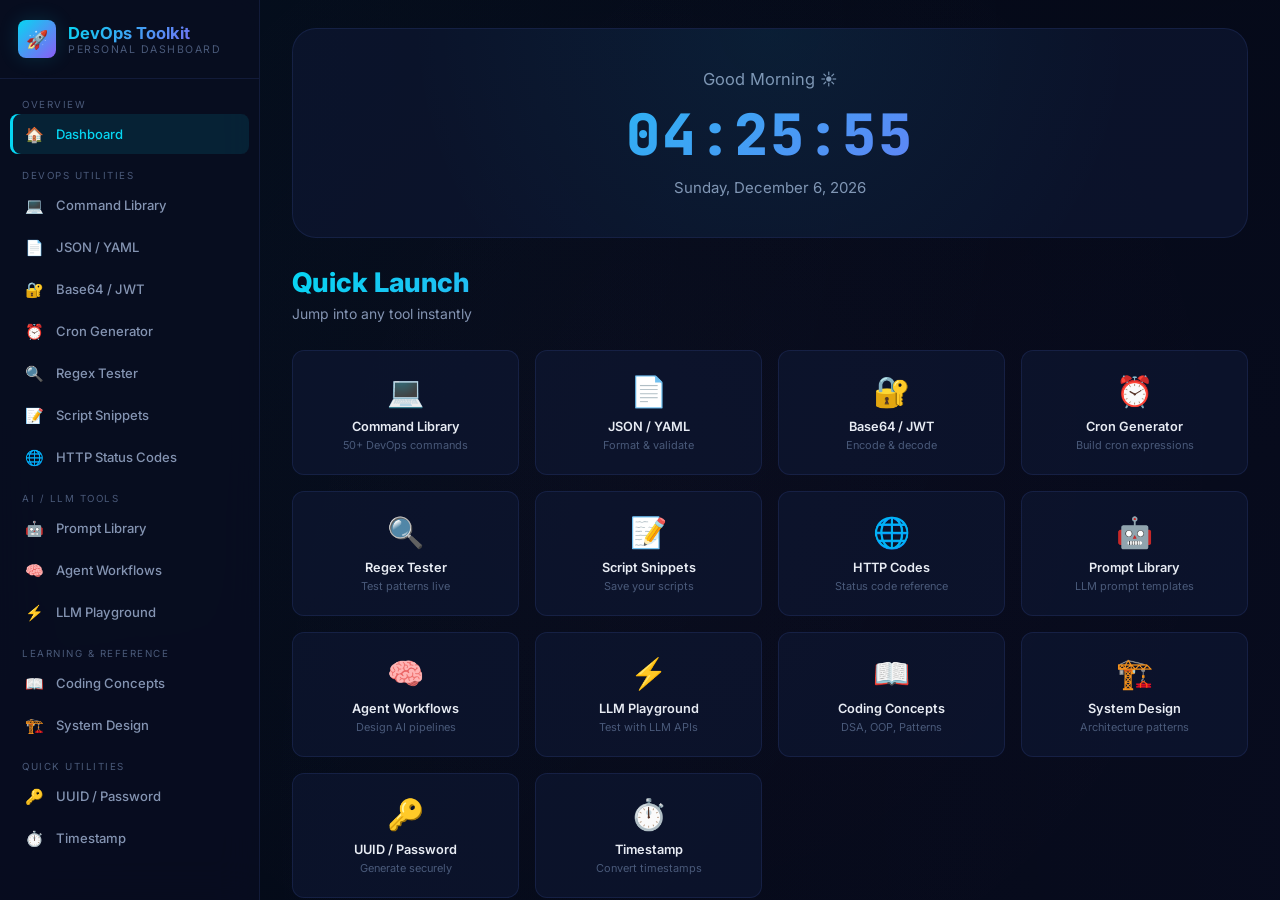
==== index.html @ e8586bba "feat: DevOps Toolkit Dashboard with 15 productivity tools" ====
<!DOCTYPE html>
<html lang="en">
<head>
  <meta charset="UTF-8">
  <meta name="viewport" content="width=device-width, initial-scale=1.0">
  <meta name="description" content="DevOps Toolkit Dashboard — Personal productivity hub for IT professionals with DevOps tools, AI/LLM utilities, coding concepts, and system design architecture.">
  <title>DevOps Toolkit — Dashboard</title>
  <link rel="stylesheet" href="style.css">
  <link rel="icon" href="data:image/svg+xml,<svg xmlns='http://www.w3.org/2000/svg' viewBox='0 0 100 100'><text y='.9em' font-size='85'>🚀</text></svg>">
</head>
<body>

  <!-- Mobile Menu Toggle -->
  <button class="mobile-toggle" id="mobileToggle" aria-label="Toggle menu">☰</button>
  <div class="sidebar-overlay" id="sidebarOverlay"></div>

  <div class="app-container">

    <!-- ===== SIDEBAR ===== -->
    <aside class="sidebar" id="sidebar">
      <div class="sidebar-header">
        <div class="sidebar-logo">🚀</div>
        <div>
          <div class="sidebar-title">DevOps Toolkit</div>
          <div class="sidebar-subtitle">Personal Dashboard</div>
        </div>
      </div>

      <nav class="sidebar-nav">
        <!-- Core -->
        <div class="nav-category">
          <div class="nav-category-label">Overview</div>
          <div class="nav-item active" data-page="dashboard">
            <span class="nav-icon">🏠</span><span>Dashboard</span>
          </div>
        </div>

        <!-- DevOps Utilities -->
        <div class="nav-category">
          <div class="nav-category-label">DevOps Utilities</div>
          <div class="nav-item" data-page="commands">
            <span class="nav-icon">💻</span><span>Command Library</span>
          </div>
          <div class="nav-item" data-page="json-yaml">
            <span class="nav-icon">📄</span><span>JSON / YAML</span>
          </div>
          <div class="nav-item" data-page="base64-jwt">
            <span class="nav-icon">🔐</span><span>Base64 / JWT</span>
          </div>
          <div class="nav-item" data-page="cron">
            <span class="nav-icon">⏰</span><span>Cron Generator</span>
          </div>
          <div class="nav-item" data-page="regex">
            <span class="nav-icon">🔍</span><span>Regex Tester</span>
          </div>
          <div class="nav-item" data-page="snippets">
            <span class="nav-icon">📝</span><span>Script Snippets</span>
          </div>
          <div class="nav-item" data-page="http-codes">
            <span class="nav-icon">🌐</span><span>HTTP Status Codes</span>
          </div>
        </div>

        <!-- AI / LLM -->
        <div class="nav-category">
          <div class="nav-category-label">AI / LLM Tools</div>
          <div class="nav-item" data-page="prompts">
            <span class="nav-icon">🤖</span><span>Prompt Library</span>
          </div>
          <div class="nav-item" data-page="workflows">
            <span class="nav-icon">🧠</span><span>Agent Workflows</span>
          </div>
          <div class="nav-item" data-page="playground">
            <span class="nav-icon">⚡</span><span>LLM Playground</span>
          </div>
        </div>

        <!-- Learning -->
        <div class="nav-category">
          <div class="nav-category-label">Learning & Reference</div>
          <div class="nav-item" data-page="concepts">
            <span class="nav-icon">📖</span><span>Coding Concepts</span>
          </div>
          <div class="nav-item" data-page="architecture">
            <span class="nav-icon">🏗️</span><span>System Design</span>
          </div>
        </div>

        <!-- Utilities -->
        <div class="nav-category">
          <div class="nav-category-label">Quick Utilities</div>
          <div class="nav-item" data-page="uuid-pass">
            <span class="nav-icon">🔑</span><span>UUID / Password</span>
          </div>
          <div class="nav-item" data-page="timestamp">
            <span class="nav-icon">⏱️</span><span>Timestamp</span>
          </div>
        </div>
      </nav>
    </aside>

    <!-- ===== MAIN CONTENT ===== -->
    <main class="main-content" id="mainContent">

      <!-- ===== 1. DASHBOARD HOME ===== -->
      <section class="page-section active" id="page-dashboard">
        <div class="clock-widget">
          <div class="clock-greeting" id="clockGreeting">Good Evening</div>
          <div class="clock-time" id="clockTime">00:00:00</div>
          <div class="clock-date" id="clockDate">Sunday, February 15, 2026</div>
        </div>

        <div class="page-header">
          <h1>Quick Launch</h1>
          <p>Jump into any tool instantly</p>
        </div>

        <div class="dashboard-grid">
          <div class="quick-card" data-goto="commands">
            <span class="card-icon">💻</span>
            <div class="card-label">Command Library</div>
            <div class="card-desc">50+ DevOps commands</div>
          </div>
          <div class="quick-card" data-goto="json-yaml">
            <span class="card-icon">📄</span>
            <div class="card-label">JSON / YAML</div>
            <div class="card-desc">Format & validate</div>
          </div>
          <div class="quick-card" data-goto="base64-jwt">
            <span class="card-icon">🔐</span>
            <div class="card-label">Base64 / JWT</div>
            <div class="card-desc">Encode & decode</div>
          </div>
          <div class="quick-card" data-goto="cron">
            <span class="card-icon">⏰</span>
            <div class="card-label">Cron Generator</div>
            <div class="card-desc">Build cron expressions</div>
          </div>
          <div class="quick-card" data-goto="regex">
            <span class="card-icon">🔍</span>
            <div class="card-label">Regex Tester</div>
            <div class="card-desc">Test patterns live</div>
          </div>
          <div class="quick-card" data-goto="snippets">
            <span class="card-icon">📝</span>
            <div class="card-label">Script Snippets</div>
            <div class="card-desc">Save your scripts</div>
          </div>
          <div class="quick-card" data-goto="http-codes">
            <span class="card-icon">🌐</span>
            <div class="card-label">HTTP Codes</div>
            <div class="card-desc">Status code reference</div>
          </div>
          <div class="quick-card" data-goto="prompts">
            <span class="card-icon">🤖</span>
            <div class="card-label">Prompt Library</div>
            <div class="card-desc">LLM prompt templates</div>
          </div>
          <div class="quick-card" data-goto="workflows">
            <span class="card-icon">🧠</span>
            <div class="card-label">Agent Workflows</div>
            <div class="card-desc">Design AI pipelines</div>
          </div>
          <div class="quick-card" data-goto="playground">
            <span class="card-icon">⚡</span>
            <div class="card-label">LLM Playground</div>
            <div class="card-desc">Test with LLM APIs</div>
          </div>
          <div class="quick-card" data-goto="concepts">
            <span class="card-icon">📖</span>
            <div class="card-label">Coding Concepts</div>
            <div class="card-desc">DSA, OOP, Patterns</div>
          </div>
          <div class="quick-card" data-goto="architecture">
            <span class="card-icon">🏗️</span>
            <div class="card-label">System Design</div>
            <div class="card-desc">Architecture patterns</div>
          </div>
          <div class="quick-card" data-goto="uuid-pass">
            <span class="card-icon">🔑</span>
            <div class="card-label">UUID / Password</div>
            <div class="card-desc">Generate securely</div>
          </div>
          <div class="quick-card" data-goto="timestamp">
            <span class="card-icon">⏱️</span>
            <div class="card-label">Timestamp</div>
            <div class="card-desc">Convert timestamps</div>
          </div>
        </div>
      </section>

      <!-- ===== 2. COMMAND LIBRARY ===== -->
      <section class="page-section" id="page-commands">
        <div class="page-header">
          <h1>Command Library</h1>
          <p>Quick reference for common DevOps commands — search, filter, and copy</p>
        </div>
        <div class="search-bar">
          <span class="search-icon">🔍</span>
          <input type="text" id="cmdSearch" placeholder="Search commands...">
        </div>
        <div class="filter-chips" id="cmdFilters">
          <span class="chip active" data-filter="all">All</span>
          <span class="chip" data-filter="docker">Docker</span>
          <span class="chip" data-filter="kubernetes">Kubernetes</span>
          <span class="chip" data-filter="git">Git</span>
          <span class="chip" data-filter="linux">Linux</span>
          <span class="chip" data-filter="nginx">Nginx</span>
        </div>
        <div class="command-list" id="commandList"></div>
      </section>

      <!-- ===== 3. JSON / YAML ===== -->
      <section class="page-section" id="page-json-yaml">
        <div class="page-header">
          <h1>JSON / YAML Formatter</h1>
          <p>Format, validate, and convert between JSON and YAML</p>
        </div>
        <div class="btn-group">
          <button class="btn btn-primary" id="jsonFormat">Format JSON</button>
          <button class="btn btn-secondary" id="jsonMinify">Minify JSON</button>
          <button class="btn btn-secondary" id="jsonValidate">Validate</button>
          <button class="btn btn-secondary" id="jsonToYaml">JSON → YAML</button>
          <button class="btn btn-secondary" id="yamlToJson">YAML → JSON</button>
          <button class="btn btn-copy" id="jsonCopyOutput">Copy Output</button>
        </div>
        <div class="tool-panel">
          <div>
            <label class="input-label">Input</label>
            <textarea class="tool-textarea" id="jsonInput" placeholder='Paste JSON or YAML here...'></textarea>
          </div>
          <div>
            <label class="input-label">Output</label>
            <textarea class="tool-textarea output" id="jsonOutput" readonly placeholder="Result will appear here..."></textarea>
          </div>
        </div>
      </section>

      <!-- ===== 4. BASE64 / JWT ===== -->
      <section class="page-section" id="page-base64-jwt">
        <div class="page-header">
          <h1>Base64 / JWT Decoder</h1>
          <p>Encode and decode Base64 strings, and decode JWT tokens</p>
        </div>
        <div class="btn-group">
          <button class="btn btn-primary" id="b64Encode">Base64 Encode</button>
          <button class="btn btn-secondary" id="b64Decode">Base64 Decode</button>
          <button class="btn btn-secondary" id="jwtDecode">Decode JWT</button>
          <button class="btn btn-copy" id="b64CopyOutput">Copy Output</button>
        </div>
        <div class="tool-panel">
          <div>
            <label class="input-label">Input</label>
            <textarea class="tool-textarea" id="b64Input" placeholder="Paste text, Base64, or JWT token..."></textarea>
          </div>
          <div>
            <label class="input-label">Output</label>
            <textarea class="tool-textarea output" id="b64Output" readonly placeholder="Result will appear here..."></textarea>
          </div>
        </div>
      </section>

      <!-- ===== 5. CRON GENERATOR ===== -->
      <section class="page-section" id="page-cron">
        <div class="page-header">
          <h1>Cron Expression Generator</h1>
          <p>Build cron expressions visually with human-readable preview</p>
        </div>
        <div class="cron-grid">
          <div class="cron-field">
            <label>Minute</label>
            <input type="text" id="cronMin" value="*" maxlength="10">
          </div>
          <div class="cron-field">
            <label>Hour</label>
            <input type="text" id="cronHour" value="*" maxlength="10">
          </div>
          <div class="cron-field">
            <label>Day (Month)</label>
            <input type="text" id="cronDom" value="*" maxlength="10">
          </div>
          <div class="cron-field">
            <label>Month</label>
            <input type="text" id="cronMonth" value="*" maxlength="10">
          </div>
          <div class="cron-field">
            <label>Day (Week)</label>
            <input type="text" id="cronDow" value="*" maxlength="10">
          </div>
        </div>
        <div class="cron-result">
          <div class="cron-expression" id="cronExpr">* * * * *</div>
          <div class="cron-human" id="cronHuman">Every minute</div>
        </div>
        <div style="margin-top:16px;">
          <div class="page-header" style="margin-bottom:12px;"><h2 style="font-size:1rem;color:var(--text-primary);">Quick Presets</h2></div>
          <div class="btn-group" id="cronPresets">
            <button class="btn btn-secondary" data-cron="0 * * * *">Every hour</button>
            <button class="btn btn-secondary" data-cron="0 0 * * *">Daily midnight</button>
            <button class="btn btn-secondary" data-cron="0 0 * * 0">Weekly Sunday</button>
            <button class="btn btn-secondary" data-cron="0 0 1 * *">Monthly 1st</button>
            <button class="btn btn-secondary" data-cron="*/5 * * * *">Every 5 min</button>
            <button class="btn btn-secondary" data-cron="0 9-17 * * 1-5">Weekdays 9-5 hourly</button>
            <button class="btn btn-secondary" data-cron="0 0 * * 1-5">Weekdays midnight</button>
          </div>
        </div>
        <div style="margin-top:10px;">
          <button class="btn btn-copy" id="cronCopy">Copy Expression</button>
        </div>
      </section>

      <!-- ===== 6. REGEX TESTER ===== -->
      <section class="page-section" id="page-regex">
        <div class="page-header">
          <h1>Regex Tester</h1>
          <p>Write regular expressions and test them against sample text with live match highlighting</p>
        </div>
        <div class="input-row">
          <input type="text" class="input-field mono" id="regexPattern" placeholder="Enter regex pattern..." style="flex:1;">
          <input type="text" class="input-field" id="regexFlags" placeholder="Flags" value="gi" style="width:80px;">
        </div>
        <div class="tool-panel">
          <div>
            <label class="input-label">Test String</label>
            <textarea class="tool-textarea" id="regexInput" placeholder="Enter text to test against..."></textarea>
          </div>
          <div>
            <label class="input-label">Matches</label>
            <div class="match-count" id="matchCount">0 matches</div>
            <div class="regex-matches" id="regexOutput"></div>
          </div>
        </div>
      </section>

      <!-- ===== 7. SCRIPT SNIPPETS ===== -->
      <section class="page-section" id="page-snippets">
        <div class="page-header">
          <h1>Script Snippets</h1>
          <p>Save, organize, and quickly copy your most-used scripts and commands</p>
        </div>
        <div class="card" style="margin-bottom:20px;">
          <div class="card-header"><span class="card-title">Add New Snippet</span></div>
          <div class="input-row">
            <input type="text" class="input-field" id="snippetTitle" placeholder="Snippet title..." style="flex:1;">
            <input type="text" class="input-field" id="snippetTags" placeholder="Tags (comma-separated)" style="flex:1;">
          </div>
          <textarea class="tool-textarea" id="snippetCode" placeholder="Paste your script or code here..." style="min-height:120px;margin-bottom:12px;"></textarea>
          <button class="btn btn-primary" id="snippetSave">💾 Save Snippet</button>
        </div>
        <div class="search-bar">
          <span class="search-icon">🔍</span>
          <input type="text" id="snippetSearch" placeholder="Search snippets...">
        </div>
        <div class="snippet-grid" id="snippetGrid"></div>
      </section>

      <!-- ===== 8. HTTP STATUS CODES ===== -->
      <section class="page-section" id="page-http-codes">
        <div class="page-header">
          <h1>HTTP Status Codes</h1>
          <p>Searchable reference of all HTTP response status codes</p>
        </div>
        <div class="search-bar">
          <span class="search-icon">🔍</span>
          <input type="text" id="httpSearch" placeholder="Search by code or name...">
        </div>
        <div class="filter-chips" id="httpFilters">
          <span class="chip active" data-filter="all">All</span>
          <span class="chip" data-filter="1xx">1xx Info</span>
          <span class="chip" data-filter="2xx">2xx Success</span>
          <span class="chip" data-filter="3xx">3xx Redirect</span>
          <span class="chip" data-filter="4xx">4xx Client</span>
          <span class="chip" data-filter="5xx">5xx Server</span>
        </div>
        <div class="http-grid" id="httpGrid"></div>
      </section>

      <!-- ===== 9. LLM PROMPT LIBRARY ===== -->
      <section class="page-section" id="page-prompts">
        <div class="page-header">
          <h1>LLM Prompt Library</h1>
          <p>Curated prompt templates for DevOps, coding, and ops tasks — click to copy</p>
        </div>
        <div class="search-bar">
          <span class="search-icon">🔍</span>
          <input type="text" id="promptSearch" placeholder="Search prompts...">
        </div>
        <div class="filter-chips" id="promptFilters">
          <span class="chip active" data-filter="all">All</span>
          <span class="chip" data-filter="docker">Docker</span>
          <span class="chip" data-filter="kubernetes">Kubernetes</span>
          <span class="chip" data-filter="terraform">Terraform</span>
          <span class="chip" data-filter="debugging">Debugging</span>
          <span class="chip" data-filter="code-review">Code Review</span>
          <span class="chip" data-filter="incident">Incident</span>
          <span class="chip" data-filter="security">Security</span>
        </div>
        <div class="prompt-grid" id="promptGrid"></div>
      </section>

      <!-- ===== 10. AI AGENT WORKFLOWS ===== -->
      <section class="page-section" id="page-workflows">
        <div class="page-header">
          <h1>AI Agent Workflow Designer</h1>
          <p>Visually design AI agent pipelines — add nodes, connect them, and export as JSON</p>
        </div>
        <div class="workflow-canvas-container">
          <div class="workflow-toolbar">
            <button class="btn btn-primary" data-wf-add="trigger">➕ Trigger</button>
            <button class="btn btn-secondary" data-wf-add="llm">🧠 LLM Call</button>
            <button class="btn btn-secondary" data-wf-add="tool">🔧 Tool Action</button>
            <button class="btn btn-secondary" data-wf-add="condition">❓ Condition</button>
            <button class="btn btn-secondary" data-wf-add="output">📤 Output</button>
            <button class="btn btn-ghost" id="wfClear">🗑️ Clear</button>
            <button class="btn btn-copy" id="wfExport">📋 Export JSON</button>
          </div>
          <div class="workflow-canvas" id="workflowCanvas">
            <svg id="workflowSvg" style="position:absolute;top:0;left:0;width:100%;height:100%;pointer-events:none;z-index:5;"></svg>
          </div>
        </div>
      </section>

      <!-- ===== 11. LLM PLAYGROUND ===== -->
      <section class="page-section" id="page-playground">
        <div class="page-header">
          <h1>LLM API Playground</h1>
          <p>Test prompts against OpenAI, Gemini, or Ollama — bring your own API key</p>
        </div>
        <div class="playground-panel">
          <div class="playground-settings">
            <div>
              <label class="input-label">Provider</label>
              <select class="input-field" id="llmProvider" style="width:100%;">
                <option value="openai">OpenAI</option>
                <option value="gemini">Google Gemini</option>
                <option value="ollama">Ollama (Local)</option>
              </select>
            </div>
            <div>
              <label class="input-label">Model</label>
              <input type="text" class="input-field" id="llmModel" value="gpt-4" style="width:100%;">
            </div>
            <div>
              <label class="input-label">API Key</label>
              <input type="password" class="input-field" id="llmApiKey" placeholder="sk-..." style="width:100%;">
            </div>
            <div>
              <label class="input-label">API Base URL <small style="color:var(--text-muted);">(optional)</small></label>
              <input type="text" class="input-field" id="llmBaseUrl" placeholder="https://api.openai.com/v1" style="width:100%;">
            </div>
            <div>
              <label class="input-label">Temperature: <span id="tempVal">0.7</span></label>
              <input type="range" min="0" max="2" step="0.1" value="0.7" id="llmTemp" style="width:100%;accent-color:var(--accent-cyan);">
            </div>
            <div>
              <label class="input-label">System Prompt</label>
              <textarea class="tool-textarea" id="llmSystem" style="min-height:80px;" placeholder="You are a helpful DevOps assistant..."></textarea>
            </div>
            <button class="btn btn-primary" id="llmSaveSettings" style="margin-top:auto;">💾 Save Settings</button>
          </div>
          <div class="playground-chat">
            <div class="chat-messages" id="chatMessages">
              <div class="chat-msg assistant">👋 Configure your API settings on the left, then start chatting!</div>
            </div>
            <div class="chat-input-row">
              <input type="text" id="chatInput" placeholder="Type your prompt...">
              <button class="btn btn-primary" id="chatSend">Send ▶</button>
            </div>
          </div>
        </div>
      </section>

      <!-- ===== 12. CODING CONCEPTS ===== -->
      <section class="page-section" id="page-concepts">
        <div class="page-header">
          <h1>Coding Concepts</h1>
          <p>Essential programming concepts for software engineers — with code examples</p>
        </div>
        <div id="conceptsList" class="concepts-grid"></div>
        <div id="conceptDetail" class="concept-detail"></div>
      </section>

      <!-- ===== 13. SYSTEM DESIGN & ARCHITECTURE ===== -->
      <section class="page-section" id="page-architecture">
        <div class="page-header">
          <h1>System Design & Architecture</h1>
          <p>Visual architecture patterns and system design concepts for scalable systems</p>
        </div>
        <div id="archList" class="arch-grid"></div>
        <div id="archDetail" class="concept-detail"></div>
      </section>

      <!-- ===== 14. UUID / PASSWORD ===== -->
      <section class="page-section" id="page-uuid-pass">
        <div class="page-header">
          <h1>UUID & Password Generator</h1>
          <p>Generate UUIDs and secure passwords with customizable options</p>
        </div>

        <div class="card" style="margin-bottom:20px;">
          <div class="card-header"><span class="card-title">🔑 UUID Generator</span></div>
          <div class="util-output" id="uuidOutput" style="margin-bottom:12px;">
            <span id="uuidValue">—</span>
            <button class="btn btn-copy" id="uuidCopy">Copy</button>
          </div>
          <button class="btn btn-primary" id="uuidGen">Generate UUID v4</button>
        </div>

        <div class="card">
          <div class="card-header"><span class="card-title">🔒 Password Generator</span></div>
          <div class="util-output" id="passOutput" style="margin-bottom:16px;">
            <span id="passValue" style="font-size:1.1rem;letter-spacing:1px;">—</span>
            <button class="btn btn-copy" id="passCopy">Copy</button>
          </div>
          <div class="password-options" style="margin-bottom:14px;">
            <label>Length: <span id="passLenVal">16</span>
              <input type="range" id="passLen" min="8" max="64" value="16">
            </label>
            <label><input type="checkbox" id="passUpper" checked> Uppercase</label>
            <label><input type="checkbox" id="passLower" checked> Lowercase</label>
            <label><input type="checkbox" id="passDigits" checked> Digits</label>
            <label><input type="checkbox" id="passSymbols" checked> Symbols</label>
          </div>
          <button class="btn btn-primary" id="passGen">Generate Password</button>
        </div>
      </section>

      <!-- ===== 15. TIMESTAMP CONVERTER ===== -->
      <section class="page-section" id="page-timestamp">
        <div class="page-header">
          <h1>Timestamp Converter</h1>
          <p>Convert between Unix timestamps, ISO 8601, and human-readable formats</p>
        </div>

        <div class="card" style="margin-bottom:20px;">
          <div class="card-header"><span class="card-title">⏱️ Current Time</span></div>
          <div class="timestamp-grid">
            <div class="timestamp-card">
              <h3>Unix Timestamp (seconds)</h3>
              <div class="timestamp-value" id="tsNowUnix">—</div>
            </div>
            <div class="timestamp-card">
              <h3>ISO 8601</h3>
              <div class="timestamp-value" id="tsNowIso">—</div>
            </div>
          </div>
        </div>

        <div class="card" style="margin-bottom:20px;">
          <div class="card-header"><span class="card-title">Convert Unix → Human</span></div>
          <div class="input-row">
            <input type="text" class="input-field mono" id="tsUnixInput" placeholder="Enter Unix timestamp..." style="flex:1;">
            <button class="btn btn-primary" id="tsFromUnix">Convert</button>
          </div>
          <div class="timestamp-value" id="tsUnixResult" style="margin-top:10px;">—</div>
        </div>

        <div class="card">
          <div class="card-header"><span class="card-title">Convert Date → Unix</span></div>
          <div class="input-row">
            <input type="datetime-local" class="input-field" id="tsDateInput" style="flex:1;">
            <button class="btn btn-primary" id="tsFromDate">Convert</button>
          </div>
          <div class="timestamp-value" id="tsDateResult" style="margin-top:10px;">—</div>
        </div>
      </section>

    </main>
  </div>

  <script src="app.js"></script>
</body>
</html>
---- style.css ----
/* ============================================
   DevOps Toolkit Dashboard — Design System
   Dark Glassmorphism Theme with Neon Accents
   ============================================ */

@import url('https://fonts.googleapis.com/css2?family=Inter:wght@300;400;500;600;700;800&family=JetBrains+Mono:wght@400;500;600&display=swap');

/* --- CSS Custom Properties --- */
:root {
  --bg-primary: #050a18;
  --bg-secondary: #0c1225;
  --bg-tertiary: #111a33;
  --bg-card: rgba(15, 23, 52, 0.65);
  --bg-card-hover: rgba(20, 30, 65, 0.8);
  --bg-input: rgba(10, 17, 40, 0.7);
  --bg-sidebar: rgba(8, 14, 32, 0.92);

  --glass-border: rgba(99, 130, 255, 0.12);
  --glass-border-hover: rgba(99, 130, 255, 0.25);

  --accent-cyan: #06d6f2;
  --accent-purple: #8b5cf6;
  --accent-green: #10b981;
  --accent-orange: #f59e0b;
  --accent-pink: #ec4899;
  --accent-red: #ef4444;
  --accent-blue: #3b82f6;

  --gradient-primary: linear-gradient(135deg, #06d6f2, #8b5cf6);
  --gradient-secondary: linear-gradient(135deg, #8b5cf6, #ec4899);
  --gradient-green: linear-gradient(135deg, #10b981, #06d6f2);
  --gradient-warm: linear-gradient(135deg, #f59e0b, #ef4444);

  --text-primary: #e8ecf4;
  --text-secondary: #8494b2;
  --text-muted: #4a5a7a;
  --text-accent: #06d6f2;

  --shadow-sm: 0 2px 8px rgba(0,0,0,0.3);
  --shadow-md: 0 4px 20px rgba(0,0,0,0.4);
  --shadow-lg: 0 8px 40px rgba(0,0,0,0.5);
  --shadow-glow-cyan: 0 0 20px rgba(6,214,242,0.15);
  --shadow-glow-purple: 0 0 20px rgba(139,92,246,0.15);

  --radius-sm: 8px;
  --radius-md: 12px;
  --radius-lg: 16px;
  --radius-xl: 24px;

  --sidebar-width: 260px;
  --sidebar-collapsed: 72px;
  --transition-fast: 0.2s cubic-bezier(0.4,0,0.2,1);
  --transition-medium: 0.35s cubic-bezier(0.4,0,0.2,1);
  --transition-slow: 0.5s cubic-bezier(0.4,0,0.2,1);
}

/* --- Reset & Base --- */
*, *::before, *::after {
  margin: 0; padding: 0; box-sizing: border-box;
}

html { font-size: 15px; scroll-behavior: smooth; }

body {
  font-family: 'Inter', -apple-system, BlinkMacSystemFont, sans-serif;
  background: var(--bg-primary);
  color: var(--text-primary);
  min-height: 100vh;
  overflow: hidden;
  position: relative;
}

/* Ambient background effects */
body::before {
  content: '';
  position: fixed;
  top: -50%; left: -50%;
  width: 200%; height: 200%;
  background: radial-gradient(circle at 20% 30%, rgba(6,214,242,0.03) 0%, transparent 50%),
              radial-gradient(circle at 80% 70%, rgba(139,92,246,0.03) 0%, transparent 50%),
              radial-gradient(circle at 50% 50%, rgba(236,72,153,0.02) 0%, transparent 40%);
  animation: ambientShift 25s ease-in-out infinite alternate;
  z-index: 0;
  pointer-events: none;
}

@keyframes ambientShift {
  0% { transform: translate(0, 0) rotate(0deg); }
  100% { transform: translate(-3%, -3%) rotate(5deg); }
}

/* --- Scrollbar --- */
::-webkit-scrollbar { width: 6px; height: 6px; }
::-webkit-scrollbar-track { background: transparent; }
::-webkit-scrollbar-thumb { background: var(--text-muted); border-radius: 8px; }
::-webkit-scrollbar-thumb:hover { background: var(--text-secondary); }

/* --- Layout --- */
.app-container {
  display: flex;
  height: 100vh;
  position: relative;
  z-index: 1;
}

/* --- Sidebar --- */
.sidebar {
  width: var(--sidebar-width);
  min-width: var(--sidebar-width);
  background: var(--bg-sidebar);
  border-right: 1px solid var(--glass-border);
  backdrop-filter: blur(20px);
  display: flex;
  flex-direction: column;
  transition: width var(--transition-medium), min-width var(--transition-medium);
  z-index: 100;
  overflow: hidden;
}

.sidebar-header {
  padding: 20px 18px;
  border-bottom: 1px solid var(--glass-border);
  display: flex;
  align-items: center;
  gap: 12px;
  min-height: 72px;
}

.sidebar-logo {
  width: 38px; height: 38px;
  background: var(--gradient-primary);
  border-radius: var(--radius-sm);
  display: flex; align-items: center; justify-content: center;
  font-size: 1.2rem;
  flex-shrink: 0;
  box-shadow: var(--shadow-glow-cyan);
}

.sidebar-title {
  font-size: 1.1rem;
  font-weight: 700;
  background: var(--gradient-primary);
  -webkit-background-clip: text;
  -webkit-text-fill-color: transparent;
  background-clip: text;
  white-space: nowrap;
}

.sidebar-subtitle {
  font-size: 0.7rem;
  color: var(--text-muted);
  text-transform: uppercase;
  letter-spacing: 1.5px;
  white-space: nowrap;
}

.sidebar-nav {
  flex: 1;
  overflow-y: auto;
  padding: 12px 10px;
}

.nav-category {
  margin-bottom: 8px;
}

.nav-category-label {
  font-size: 0.65rem;
  text-transform: uppercase;
  letter-spacing: 1.5px;
  color: var(--text-muted);
  padding: 8px 12px 4px;
  white-space: nowrap;
}

.nav-item {
  display: flex;
  align-items: center;
  gap: 12px;
  padding: 10px 14px;
  border-radius: var(--radius-sm);
  cursor: pointer;
  transition: all var(--transition-fast);
  color: var(--text-secondary);
  font-size: 0.87rem;
  font-weight: 500;
  white-space: nowrap;
  position: relative;
  margin-bottom: 2px;
}

.nav-item:hover {
  background: rgba(99, 130, 255, 0.08);
  color: var(--text-primary);
}

.nav-item.active {
  background: rgba(6, 214, 242, 0.1);
  color: var(--accent-cyan);
  box-shadow: inset 3px 0 0 var(--accent-cyan);
}

.nav-item .nav-icon {
  width: 20px; height: 20px;
  flex-shrink: 0;
  display: flex; align-items: center; justify-content: center;
  font-size: 1rem;
}

/* --- Main Content --- */
.main-content {
  flex: 1;
  overflow-y: auto;
  padding: 28px 32px;
  position: relative;
}

/* --- Page Sections --- */
.page-section {
  display: none;
  animation: fadeIn 0.4s ease;
}

.page-section.active {
  display: block;
}

@keyframes fadeIn {
  from { opacity: 0; transform: translateY(12px); }
  to { opacity: 1; transform: translateY(0); }
}

/* --- Page Header --- */
.page-header {
  margin-bottom: 28px;
}

.page-header h1 {
  font-size: 1.8rem;
  font-weight: 800;
  margin-bottom: 6px;
  background: var(--gradient-primary);
  -webkit-background-clip: text;
  -webkit-text-fill-color: transparent;
  background-clip: text;
}

.page-header p {
  color: var(--text-secondary);
  font-size: 0.93rem;
}

/* --- Cards --- */
.card {
  background: var(--bg-card);
  border: 1px solid var(--glass-border);
  border-radius: var(--radius-lg);
  padding: 24px;
  backdrop-filter: blur(12px);
  transition: all var(--transition-fast);
}

.card:hover {
  border-color: var(--glass-border-hover);
  box-shadow: var(--shadow-md);
}

.card-header {
  display: flex;
  align-items: center;
  justify-content: space-between;
  margin-bottom: 18px;
}

.card-title {
  font-size: 1.05rem;
  font-weight: 600;
}

/* --- Dashboard Home Cards --- */
.dashboard-grid {
  display: grid;
  grid-template-columns: repeat(auto-fill, minmax(200px, 1fr));
  gap: 16px;
  margin-top: 24px;
}

.quick-card {
  background: var(--bg-card);
  border: 1px solid var(--glass-border);
  border-radius: var(--radius-md);
  padding: 22px 18px;
  cursor: pointer;
  transition: all var(--transition-fast);
  text-align: center;
  position: relative;
  overflow: hidden;
}

.quick-card::before {
  content: '';
  position: absolute;
  top: 0; left: 0; right: 0;
  height: 3px;
  background: var(--gradient-primary);
  opacity: 0;
  transition: opacity var(--transition-fast);
}

.quick-card:hover {
  transform: translateY(-4px);
  border-color: var(--glass-border-hover);
  box-shadow: var(--shadow-glow-cyan);
}

.quick-card:hover::before { opacity: 1; }

.quick-card .card-icon {
  font-size: 2rem;
  margin-bottom: 10px;
  display: block;
}

.quick-card .card-label {
  font-size: 0.85rem;
  font-weight: 600;
  color: var(--text-primary);
}

.quick-card .card-desc {
  font-size: 0.73rem;
  color: var(--text-muted);
  margin-top: 4px;
}

/* --- Clock Widget --- */
.clock-widget {
  background: var(--bg-card);
  border: 1px solid var(--glass-border);
  border-radius: var(--radius-xl);
  padding: 40px;
  text-align: center;
  margin-bottom: 28px;
  position: relative;
  overflow: hidden;
}

.clock-widget::before {
  content: '';
  position: absolute;
  top: 0; left: 0; right: 0; bottom: 0;
  background: radial-gradient(circle at 50% 0%, rgba(6,214,242,0.06), transparent 70%);
  pointer-events: none;
}

.clock-greeting {
  font-size: 1.1rem;
  color: var(--text-secondary);
  margin-bottom: 8px;
}

.clock-time {
  font-size: 3.8rem;
  font-weight: 800;
  font-family: 'JetBrains Mono', monospace;
  background: var(--gradient-primary);
  -webkit-background-clip: text;
  -webkit-text-fill-color: transparent;
  background-clip: text;
  letter-spacing: 2px;
}

.clock-date {
  font-size: 1rem;
  color: var(--text-secondary);
  margin-top: 6px;
}

/* --- Search / Filter Bars --- */
.search-bar {
  position: relative;
  margin-bottom: 20px;
}

.search-bar input {
  width: 100%;
  padding: 12px 18px 12px 44px;
  background: var(--bg-input);
  border: 1px solid var(--glass-border);
  border-radius: var(--radius-md);
  color: var(--text-primary);
  font-family: inherit;
  font-size: 0.9rem;
  outline: none;
  transition: border-color var(--transition-fast);
}

.search-bar input:focus {
  border-color: var(--accent-cyan);
  box-shadow: var(--shadow-glow-cyan);
}

.search-bar .search-icon {
  position: absolute;
  left: 14px; top: 50%;
  transform: translateY(-50%);
  color: var(--text-muted);
  font-size: 1rem;
}

/* --- Filter Chips --- */
.filter-chips {
  display: flex;
  flex-wrap: wrap;
  gap: 8px;
  margin-bottom: 18px;
}

.chip {
  padding: 6px 14px;
  border-radius: 20px;
  font-size: 0.78rem;
  font-weight: 600;
  cursor: pointer;
  border: 1px solid var(--glass-border);
  background: var(--bg-card);
  color: var(--text-secondary);
  transition: all var(--transition-fast);
}

.chip:hover, .chip.active {
  background: rgba(6,214,242,0.12);
  border-color: var(--accent-cyan);
  color: var(--accent-cyan);
}

/* --- Command Items --- */
.command-list {
  display: grid;
  gap: 10px;
}

.command-item {
  display: flex;
  align-items: flex-start;
  justify-content: space-between;
  gap: 12px;
  background: var(--bg-card);
  border: 1px solid var(--glass-border);
  border-radius: var(--radius-md);
  padding: 14px 18px;
  transition: all var(--transition-fast);
}

.command-item:hover {
  border-color: var(--glass-border-hover);
}

.command-item .cmd-info { flex: 1; }

.command-item .cmd-label {
  font-size: 0.82rem;
  color: var(--text-secondary);
  margin-bottom: 4px;
}

.command-item .cmd-code {
  font-family: 'JetBrains Mono', monospace;
  font-size: 0.85rem;
  color: var(--accent-cyan);
  background: rgba(6,214,242,0.06);
  padding: 6px 10px;
  border-radius: 6px;
  display: inline-block;
  word-break: break-all;
}

.command-item .cmd-tag {
  font-size: 0.65rem;
  padding: 2px 8px;
  border-radius: 12px;
  font-weight: 600;
  text-transform: uppercase;
  letter-spacing: 0.5px;
  white-space: nowrap;
}

.tag-docker { background: rgba(6,148,242,0.15); color: #3b82f6; }
.tag-kubernetes { background: rgba(99,102,241,0.15); color: #818cf8; }
.tag-git { background: rgba(249,115,22,0.15); color: #f97316; }
.tag-linux { background: rgba(16,185,129,0.15); color: #10b981; }
.tag-nginx { background: rgba(6,214,242,0.15); color: #06d6f2; }

/* --- Tool Panels --- */
.tool-panel {
  display: grid;
  grid-template-columns: 1fr 1fr;
  gap: 20px;
  margin-bottom: 20px;
}

.tool-panel.single { grid-template-columns: 1fr; }

.tool-textarea {
  width: 100%;
  min-height: 200px;
  padding: 16px;
  background: var(--bg-input);
  border: 1px solid var(--glass-border);
  border-radius: var(--radius-md);
  color: var(--text-primary);
  font-family: 'JetBrains Mono', monospace;
  font-size: 0.85rem;
  outline: none;
  resize: vertical;
  transition: border-color var(--transition-fast);
  line-height: 1.6;
}

.tool-textarea:focus {
  border-color: var(--accent-cyan);
  box-shadow: var(--shadow-glow-cyan);
}

.tool-textarea.output {
  background: rgba(16,185,129,0.05);
  border-color: rgba(16,185,129,0.2);
}

.tool-textarea.error-output {
  background: rgba(239,68,68,0.05);
  border-color: rgba(239,68,68,0.2);
  color: var(--accent-red);
}

/* --- Buttons --- */
.btn {
  padding: 10px 20px;
  border-radius: var(--radius-sm);
  font-family: inherit;
  font-size: 0.85rem;
  font-weight: 600;
  cursor: pointer;
  border: none;
  transition: all var(--transition-fast);
  display: inline-flex;
  align-items: center;
  gap: 8px;
}

.btn-primary {
  background: var(--gradient-primary);
  color: #fff;
  box-shadow: var(--shadow-glow-cyan);
}

.btn-primary:hover {
  transform: translateY(-1px);
  box-shadow: 0 4px 20px rgba(6,214,242,0.3);
}

.btn-secondary {
  background: var(--bg-card);
  color: var(--text-primary);
  border: 1px solid var(--glass-border);
}

.btn-secondary:hover {
  border-color: var(--accent-cyan);
  background: rgba(6,214,242,0.08);
}

.btn-ghost {
  background: transparent;
  color: var(--text-secondary);
  padding: 8px 12px;
}

.btn-ghost:hover {
  color: var(--accent-cyan);
  background: rgba(6,214,242,0.08);
}

.btn-danger {
  background: rgba(239,68,68,0.15);
  color: var(--accent-red);
}

.btn-danger:hover {
  background: rgba(239,68,68,0.25);
}

.btn-copy {
  background: rgba(6,214,242,0.1);
  color: var(--accent-cyan);
  padding: 6px 12px;
  font-size: 0.78rem;
  border-radius: 6px;
}

.btn-copy:hover {
  background: rgba(6,214,242,0.2);
}

.btn-group {
  display: flex;
  gap: 8px;
  flex-wrap: wrap;
  margin-bottom: 16px;
}

/* --- Tool Input Row --- */
.input-row {
  display: flex;
  gap: 12px;
  align-items: center;
  margin-bottom: 16px;
  flex-wrap: wrap;
}

.input-field {
  padding: 10px 14px;
  background: var(--bg-input);
  border: 1px solid var(--glass-border);
  border-radius: var(--radius-sm);
  color: var(--text-primary);
  font-family: inherit;
  font-size: 0.87rem;
  outline: none;
  transition: border-color var(--transition-fast);
}

.input-field:focus {
  border-color: var(--accent-cyan);
}

.input-field.mono {
  font-family: 'JetBrains Mono', monospace;
}

select.input-field {
  cursor: pointer;
  appearance: none;
  padding-right: 30px;
  background-image: url("data:image/svg+xml,%3Csvg xmlns='http://www.w3.org/2000/svg' width='12' height='12' fill='%238494b2' viewBox='0 0 16 16'%3E%3Cpath d='M8 11L3 6h10z'/%3E%3C/svg%3E");
  background-repeat: no-repeat;
  background-position: right 10px center;
}

label.input-label {
  font-size: 0.8rem;
  color: var(--text-secondary);
  font-weight: 600;
  text-transform: uppercase;
  letter-spacing: 0.5px;
  margin-bottom: 6px;
  display: block;
}

/* --- Cron Fields --- */
.cron-grid {
  display: grid;
  grid-template-columns: repeat(5, 1fr);
  gap: 12px;
  margin-bottom: 20px;
}

.cron-field {
  text-align: center;
}

.cron-field label {
  font-size: 0.72rem;
  color: var(--text-muted);
  text-transform: uppercase;
  letter-spacing: 1px;
  display: block;
  margin-bottom: 8px;
}

.cron-field input {
  width: 100%;
  padding: 10px;
  text-align: center;
  background: var(--bg-input);
  border: 1px solid var(--glass-border);
  border-radius: var(--radius-sm);
  color: var(--accent-cyan);
  font-family: 'JetBrains Mono', monospace;
  font-size: 1.1rem;
  font-weight: 600;
  outline: none;
}

.cron-field input:focus {
  border-color: var(--accent-cyan);
  box-shadow: var(--shadow-glow-cyan);
}

.cron-result {
  background: var(--bg-card);
  border: 1px solid var(--glass-border);
  border-radius: var(--radius-md);
  padding: 20px;
  text-align: center;
}

.cron-expression {
  font-family: 'JetBrains Mono', monospace;
  font-size: 1.6rem;
  font-weight: 700;
  color: var(--accent-cyan);
  margin-bottom: 10px;
  letter-spacing: 4px;
}

.cron-human {
  font-size: 0.9rem;
  color: var(--text-secondary);
}

/* --- Regex Tester --- */
.regex-matches {
  padding: 16px;
  background: var(--bg-input);
  border: 1px solid var(--glass-border);
  border-radius: var(--radius-md);
  min-height: 120px;
  font-family: 'JetBrains Mono', monospace;
  font-size: 0.85rem;
  line-height: 1.8;
  white-space: pre-wrap;
  word-break: break-word;
}

.regex-matches .match {
  background: rgba(6,214,242,0.2);
  border: 1px solid rgba(6,214,242,0.4);
  border-radius: 3px;
  padding: 1px 3px;
}

.match-count {
  font-size: 0.82rem;
  color: var(--text-secondary);
  margin-bottom: 10px;
}

/* --- Snippet Cards --- */
.snippet-grid {
  display: grid;
  grid-template-columns: repeat(auto-fill, minmax(320px, 1fr));
  gap: 14px;
}

.snippet-card {
  background: var(--bg-card);
  border: 1px solid var(--glass-border);
  border-radius: var(--radius-md);
  overflow: hidden;
  transition: all var(--transition-fast);
}

.snippet-card:hover {
  border-color: var(--glass-border-hover);
}

.snippet-card-header {
  display: flex;
  align-items: center;
  justify-content: space-between;
  padding: 12px 16px;
  border-bottom: 1px solid var(--glass-border);
}

.snippet-card-title {
  font-size: 0.9rem;
  font-weight: 600;
}

.snippet-card-tags {
  display: flex;
  gap: 4px;
}

.snippet-tag {
  font-size: 0.65rem;
  padding: 2px 8px;
  border-radius: 10px;
  background: rgba(139,92,246,0.15);
  color: var(--accent-purple);
  font-weight: 600;
}

.snippet-card-code {
  padding: 12px 16px;
  font-family: 'JetBrains Mono', monospace;
  font-size: 0.8rem;
  color: var(--accent-cyan);
  max-height: 140px;
  overflow-y: auto;
  white-space: pre-wrap;
  line-height: 1.5;
}

.snippet-card-actions {
  display: flex;
  gap: 4px;
  padding: 8px 12px;
  border-top: 1px solid var(--glass-border);
  justify-content: flex-end;
}

/* --- HTTP Status Code Grid --- */
.http-grid {
  display: grid;
  grid-template-columns: repeat(auto-fill, minmax(280px, 1fr));
  gap: 10px;
}

.http-item {
  display: flex;
  align-items: center;
  gap: 14px;
  padding: 14px 16px;
  background: var(--bg-card);
  border: 1px solid var(--glass-border);
  border-radius: var(--radius-md);
  transition: all var(--transition-fast);
}

.http-item:hover {
  border-color: var(--glass-border-hover);
}

.http-code {
  font-family: 'JetBrains Mono', monospace;
  font-size: 1.05rem;
  font-weight: 700;
  min-width: 42px;
}

.http-code.c2xx { color: var(--accent-green); }
.http-code.c3xx { color: var(--accent-blue); }
.http-code.c4xx { color: var(--accent-orange); }
.http-code.c5xx { color: var(--accent-red); }
.http-code.c1xx { color: var(--accent-cyan); }

.http-desc {
  font-size: 0.83rem;
  color: var(--text-secondary);
}

.http-name {
  font-weight: 600;
  color: var(--text-primary);
  font-size: 0.88rem;
}

/* --- Prompt Cards --- */
.prompt-grid {
  display: grid;
  grid-template-columns: repeat(auto-fill, minmax(340px, 1fr));
  gap: 14px;
}

.prompt-card {
  background: var(--bg-card);
  border: 1px solid var(--glass-border);
  border-radius: var(--radius-md);
  padding: 18px;
  transition: all var(--transition-fast);
  cursor: pointer;
}

.prompt-card:hover {
  border-color: var(--glass-border-hover);
  box-shadow: var(--shadow-glow-purple);
}

.prompt-card-category {
  font-size: 0.65rem;
  text-transform: uppercase;
  letter-spacing: 1px;
  color: var(--accent-purple);
  font-weight: 700;
  margin-bottom: 6px;
}

.prompt-card-title {
  font-size: 0.95rem;
  font-weight: 600;
  margin-bottom: 8px;
}

.prompt-card-text {
  font-size: 0.82rem;
  color: var(--text-secondary);
  line-height: 1.5;
  max-height: 80px;
  overflow: hidden;
}

.prompt-card-actions {
  display: flex;
  justify-content: flex-end;
  margin-top: 12px;
}

/* --- AI Workflow Designer --- */
.workflow-canvas-container {
  position: relative;
  background: var(--bg-card);
  border: 1px solid var(--glass-border);
  border-radius: var(--radius-lg);
  min-height: 500px;
  overflow: hidden;
}

.workflow-toolbar {
  display: flex;
  gap: 8px;
  padding: 12px 16px;
  border-bottom: 1px solid var(--glass-border);
  flex-wrap: wrap;
}

.workflow-canvas {
  position: relative;
  width: 100%;
  min-height: 450px;
  overflow: auto;
  padding: 20px;
}

.workflow-node {
  position: absolute;
  background: var(--bg-tertiary);
  border: 2px solid var(--glass-border);
  border-radius: var(--radius-md);
  padding: 14px 18px;
  cursor: grab;
  min-width: 160px;
  transition: border-color var(--transition-fast), box-shadow var(--transition-fast);
  z-index: 10;
  user-select: none;
}

.workflow-node:hover {
  border-color: var(--accent-purple);
  box-shadow: var(--shadow-glow-purple);
}

.workflow-node.dragging {
  cursor: grabbing;
  z-index: 20;
  box-shadow: var(--shadow-lg);
}

.workflow-node-type {
  font-size: 0.65rem;
  text-transform: uppercase;
  letter-spacing: 1px;
  font-weight: 700;
  margin-bottom: 4px;
}

.workflow-node-type.trigger { color: var(--accent-green); }
.workflow-node-type.llm { color: var(--accent-purple); }
.workflow-node-type.tool { color: var(--accent-cyan); }
.workflow-node-type.condition { color: var(--accent-orange); }
.workflow-node-type.output { color: var(--accent-pink); }

.workflow-node-label {
  font-size: 0.88rem;
  font-weight: 600;
}

.workflow-node .delete-node {
  position: absolute;
  top: -8px; right: -8px;
  width: 20px; height: 20px;
  background: var(--accent-red);
  border-radius: 50%;
  display: none;
  align-items: center; justify-content: center;
  cursor: pointer;
  font-size: 0.7rem;
  color: #fff;
  border: 2px solid var(--bg-tertiary);
}

.workflow-node:hover .delete-node { display: flex; }

/* --- LLM Playground --- */
.playground-panel {
  display: grid;
  grid-template-columns: 280px 1fr;
  gap: 20px;
  min-height: 500px;
}

.playground-settings {
  background: var(--bg-card);
  border: 1px solid var(--glass-border);
  border-radius: var(--radius-lg);
  padding: 20px;
  display: flex;
  flex-direction: column;
  gap: 16px;
}

.playground-chat {
  background: var(--bg-card);
  border: 1px solid var(--glass-border);
  border-radius: var(--radius-lg);
  display: flex;
  flex-direction: column;
  overflow: hidden;
}

.chat-messages {
  flex: 1;
  overflow-y: auto;
  padding: 20px;
  display: flex;
  flex-direction: column;
  gap: 14px;
}

.chat-msg {
  max-width: 85%;
  padding: 12px 16px;
  border-radius: var(--radius-md);
  font-size: 0.88rem;
  line-height: 1.6;
}

.chat-msg.user {
  background: rgba(6,214,242,0.1);
  border: 1px solid rgba(6,214,242,0.2);
  align-self: flex-end;
}

.chat-msg.assistant {
  background: rgba(139,92,246,0.1);
  border: 1px solid rgba(139,92,246,0.2);
  align-self: flex-start;
}

.chat-input-row {
  display: flex;
  gap: 8px;
  padding: 14px 16px;
  border-top: 1px solid var(--glass-border);
}

.chat-input-row input {
  flex: 1;
  padding: 12px 16px;
  background: var(--bg-input);
  border: 1px solid var(--glass-border);
  border-radius: var(--radius-sm);
  color: var(--text-primary);
  font-family: inherit;
  font-size: 0.9rem;
  outline: none;
}

.chat-input-row input:focus {
  border-color: var(--accent-cyan);
}

/* --- Coding Concepts --- */
.concepts-grid {
  display: grid;
  grid-template-columns: repeat(auto-fill, minmax(300px, 1fr));
  gap: 14px;
}

.concept-card {
  background: var(--bg-card);
  border: 1px solid var(--glass-border);
  border-radius: var(--radius-md);
  padding: 22px;
  cursor: pointer;
  transition: all var(--transition-fast);
}

.concept-card:hover {
  border-color: var(--glass-border-hover);
  transform: translateY(-2px);
  box-shadow: var(--shadow-glow-cyan);
}

.concept-icon {
  font-size: 2rem;
  margin-bottom: 10px;
}

.concept-title {
  font-size: 1rem;
  font-weight: 700;
  margin-bottom: 6px;
}

.concept-desc {
  font-size: 0.82rem;
  color: var(--text-secondary);
  line-height: 1.5;
}

/* Concept Detail Modal */
.concept-detail {
  display: none;
}

.concept-detail.active {
  display: block;
}

.concept-detail-back {
  margin-bottom: 20px;
}

.concept-section {
  background: var(--bg-card);
  border: 1px solid var(--glass-border);
  border-radius: var(--radius-md);
  padding: 20px;
  margin-bottom: 14px;
}

.concept-section h3 {
  font-size: 1rem;
  font-weight: 700;
  margin-bottom: 10px;
  color: var(--accent-cyan);
}

.concept-section p, .concept-section ul {
  font-size: 0.88rem;
  color: var(--text-secondary);
  line-height: 1.7;
}

.concept-section ul {
  padding-left: 18px;
}

.concept-section li {
  margin-bottom: 6px;
}

.concept-code {
  background: var(--bg-input);
  border: 1px solid var(--glass-border);
  border-radius: var(--radius-sm);
  padding: 14px 16px;
  margin-top: 10px;
  font-family: 'JetBrains Mono', monospace;
  font-size: 0.82rem;
  color: var(--accent-cyan);
  overflow-x: auto;
  white-space: pre;
  line-height: 1.6;
}

/* --- System Design Diagrams --- */
.arch-grid {
  display: grid;
  grid-template-columns: repeat(auto-fill, minmax(320px, 1fr));
  gap: 14px;
}

.arch-card {
  background: var(--bg-card);
  border: 1px solid var(--glass-border);
  border-radius: var(--radius-md);
  padding: 22px;
  cursor: pointer;
  transition: all var(--transition-fast);
}

.arch-card:hover {
  border-color: var(--accent-purple);
  box-shadow: var(--shadow-glow-purple);
  transform: translateY(-2px);
}

.arch-card-icon {
  font-size: 2.2rem;
  margin-bottom: 10px;
}

.arch-card-title {
  font-size: 1rem;
  font-weight: 700;
  margin-bottom: 6px;
}

.arch-card-desc {
  font-size: 0.82rem;
  color: var(--text-secondary);
  line-height: 1.5;
}

/* Architecture diagram rendering */
.arch-diagram {
  background: var(--bg-card);
  border: 1px solid var(--glass-border);
  border-radius: var(--radius-lg);
  padding: 30px;
  margin-bottom: 20px;
  display: flex;
  flex-direction: column;
  align-items: center;
  gap: 14px;
}

.arch-row {
  display: flex;
  gap: 16px;
  align-items: center;
  justify-content: center;
  flex-wrap: wrap;
}

.arch-box {
  padding: 12px 20px;
  border-radius: var(--radius-sm);
  font-size: 0.82rem;
  font-weight: 600;
  text-align: center;
  min-width: 110px;
  border: 2px solid;
}

.arch-box.client { border-color: var(--accent-cyan); color: var(--accent-cyan); background: rgba(6,214,242,0.08); }
.arch-box.server { border-color: var(--accent-purple); color: var(--accent-purple); background: rgba(139,92,246,0.08); }
.arch-box.db { border-color: var(--accent-green); color: var(--accent-green); background: rgba(16,185,129,0.08); }
.arch-box.queue { border-color: var(--accent-orange); color: var(--accent-orange); background: rgba(245,158,11,0.08); }
.arch-box.cache { border-color: var(--accent-pink); color: var(--accent-pink); background: rgba(236,72,153,0.08); }
.arch-box.lb { border-color: var(--accent-blue); color: var(--accent-blue); background: rgba(59,130,246,0.08); }

.arch-arrow {
  color: var(--text-muted);
  font-size: 1.5rem;
  font-weight: 300;
}

.arch-detail-section {
  background: var(--bg-card);
  border: 1px solid var(--glass-border);
  border-radius: var(--radius-md);
  padding: 20px;
  margin-bottom: 14px;
}

.arch-detail-section h3 {
  font-size: 1rem;
  font-weight: 700;
  margin-bottom: 10px;
  color: var(--accent-purple);
}

.arch-detail-section p,
.arch-detail-section ul {
  font-size: 0.88rem;
  color: var(--text-secondary);
  line-height: 1.7;
}

.arch-detail-section ul { padding-left: 18px; }
.arch-detail-section li { margin-bottom: 6px; }

/* --- Utility Tools --- */
.util-output {
  background: var(--bg-input);
  border: 1px solid var(--glass-border);
  border-radius: var(--radius-md);
  padding: 16px;
  font-family: 'JetBrains Mono', monospace;
  font-size: 1rem;
  color: var(--accent-green);
  min-height: 50px;
  word-break: break-all;
  display: flex;
  align-items: center;
  justify-content: space-between;
  gap: 12px;
}

.password-options {
  display: flex;
  gap: 16px;
  flex-wrap: wrap;
  align-items: center;
}

.password-options label {
  display: flex;
  align-items: center;
  gap: 6px;
  font-size: 0.85rem;
  color: var(--text-secondary);
  cursor: pointer;
}

.password-options input[type="checkbox"] {
  accent-color: var(--accent-cyan);
  width: 16px; height: 16px;
}

.password-options input[type="range"] {
  accent-color: var(--accent-cyan);
  width: 120px;
}

/* --- Timestamp Converter --- */
.timestamp-grid {
  display: grid;
  grid-template-columns: 1fr 1fr;
  gap: 20px;
}

.timestamp-card {
  background: var(--bg-card);
  border: 1px solid var(--glass-border);
  border-radius: var(--radius-md);
  padding: 20px;
}

.timestamp-card h3 {
  font-size: 0.9rem;
  font-weight: 600;
  margin-bottom: 12px;
  color: var(--accent-cyan);
}

.timestamp-value {
  font-family: 'JetBrains Mono', monospace;
  font-size: 1rem;
  color: var(--accent-green);
  padding: 10px 14px;
  background: var(--bg-input);
  border-radius: var(--radius-sm);
  border: 1px solid var(--glass-border);
}

/* --- Toast Notification --- */
.toast {
  position: fixed;
  bottom: 28px; right: 28px;
  background: var(--bg-tertiary);
  border: 1px solid var(--accent-green);
  border-radius: var(--radius-md);
  padding: 12px 22px;
  font-size: 0.85rem;
  color: var(--accent-green);
  box-shadow: var(--shadow-lg);
  z-index: 9999;
  animation: toastIn 0.3s ease, toastOut 0.3s ease 2s forwards;
}

@keyframes toastIn {
  from { opacity: 0; transform: translateY(20px); }
  to { opacity: 1; transform: translateY(0); }
}

@keyframes toastOut {
  from { opacity: 1; }
  to { opacity: 0; transform: translateY(20px); }
}

/* --- Responsive --- */
@media (max-width: 1024px) {
  .tool-panel { grid-template-columns: 1fr; }
  .playground-panel { grid-template-columns: 1fr; }
  .timestamp-grid { grid-template-columns: 1fr; }
  .cron-grid { grid-template-columns: repeat(3, 1fr); }
}

@media (max-width: 768px) {
  .sidebar {
    position: fixed;
    left: -100%;
    top: 0; bottom: 0;
    z-index: 200;
    transition: left var(--transition-medium);
  }
  .sidebar.open { left: 0; }
  .main-content { padding: 20px 16px; }
  .clock-time { font-size: 2.4rem; }
  .dashboard-grid { grid-template-columns: repeat(auto-fill, minmax(150px, 1fr)); }
  .cron-grid { grid-template-columns: repeat(2, 1fr); }
}

/* --- Mobile Menu Toggle --- */
.mobile-toggle {
  display: none;
  position: fixed;
  top: 16px; left: 16px;
  z-index: 201;
  width: 44px; height: 44px;
  background: var(--bg-card);
  border: 1px solid var(--glass-border);
  border-radius: var(--radius-sm);
  align-items: center; justify-content: center;
  cursor: pointer;
  color: var(--text-primary);
  font-size: 1.2rem;
}

@media (max-width: 768px) {
  .mobile-toggle { display: flex; }
}

/* --- Overlay --- */
.sidebar-overlay {
  display: none;
  position: fixed;
  inset: 0;
  background: rgba(0,0,0,0.5);
  z-index: 199;
}

.sidebar-overlay.active { display: block; }
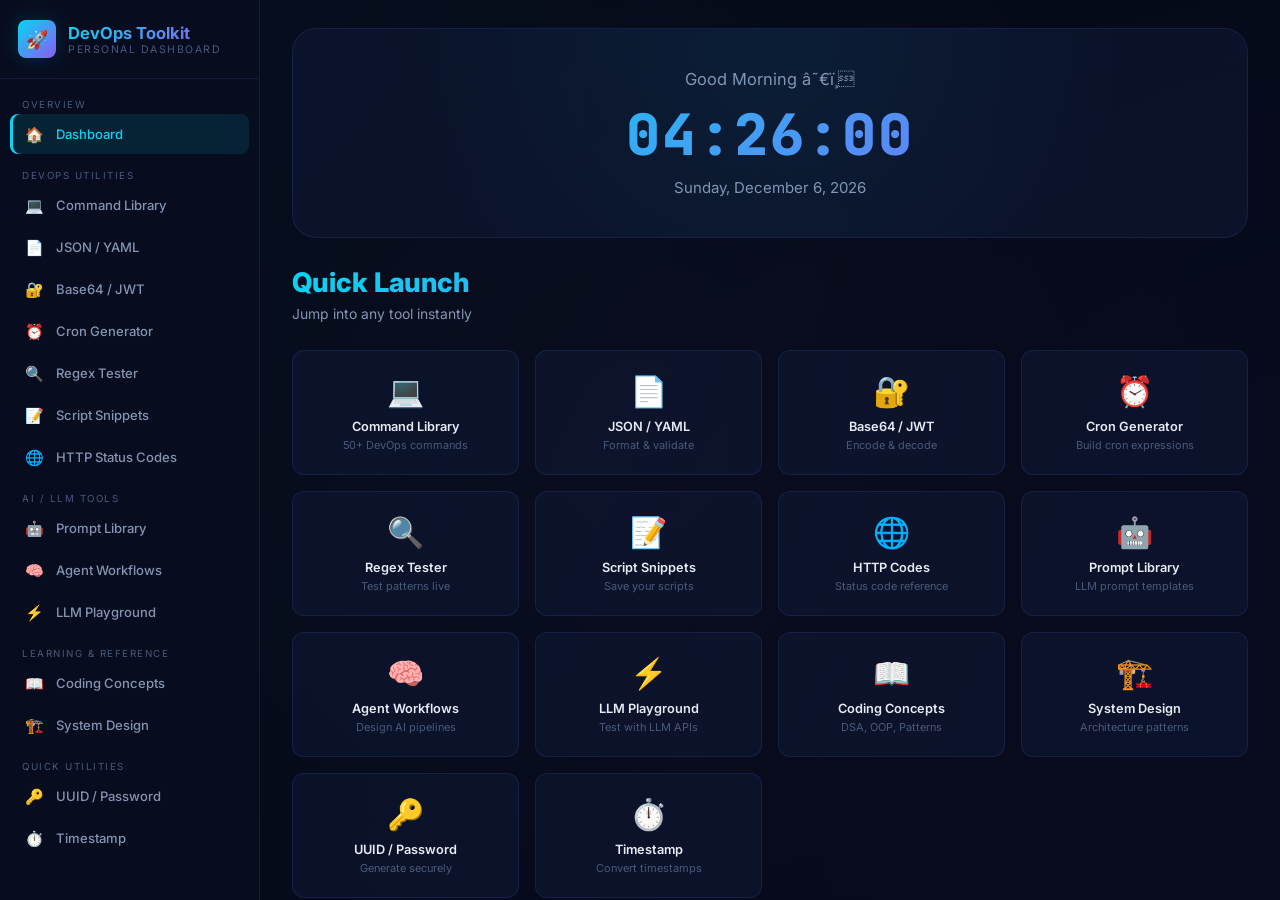
==== commit 4b303dd5: "fix: re-encode files as UTF-8 with BOM for proper emoji rendering" ====
--- a/index.html
+++ b/index.html
@@ -1,4 +1,4 @@
-<!DOCTYPE html>
+﻿<!DOCTYPE html>
 <html lang="en">
 <head>
   <meta charset="UTF-8">
--- a/style.css
+++ b/style.css
@@ -1,4 +1,4 @@
-/* ============================================
+﻿/* ============================================
    DevOps Toolkit Dashboard — Design System
    Dark Glassmorphism Theme with Neon Accents
    ============================================ */
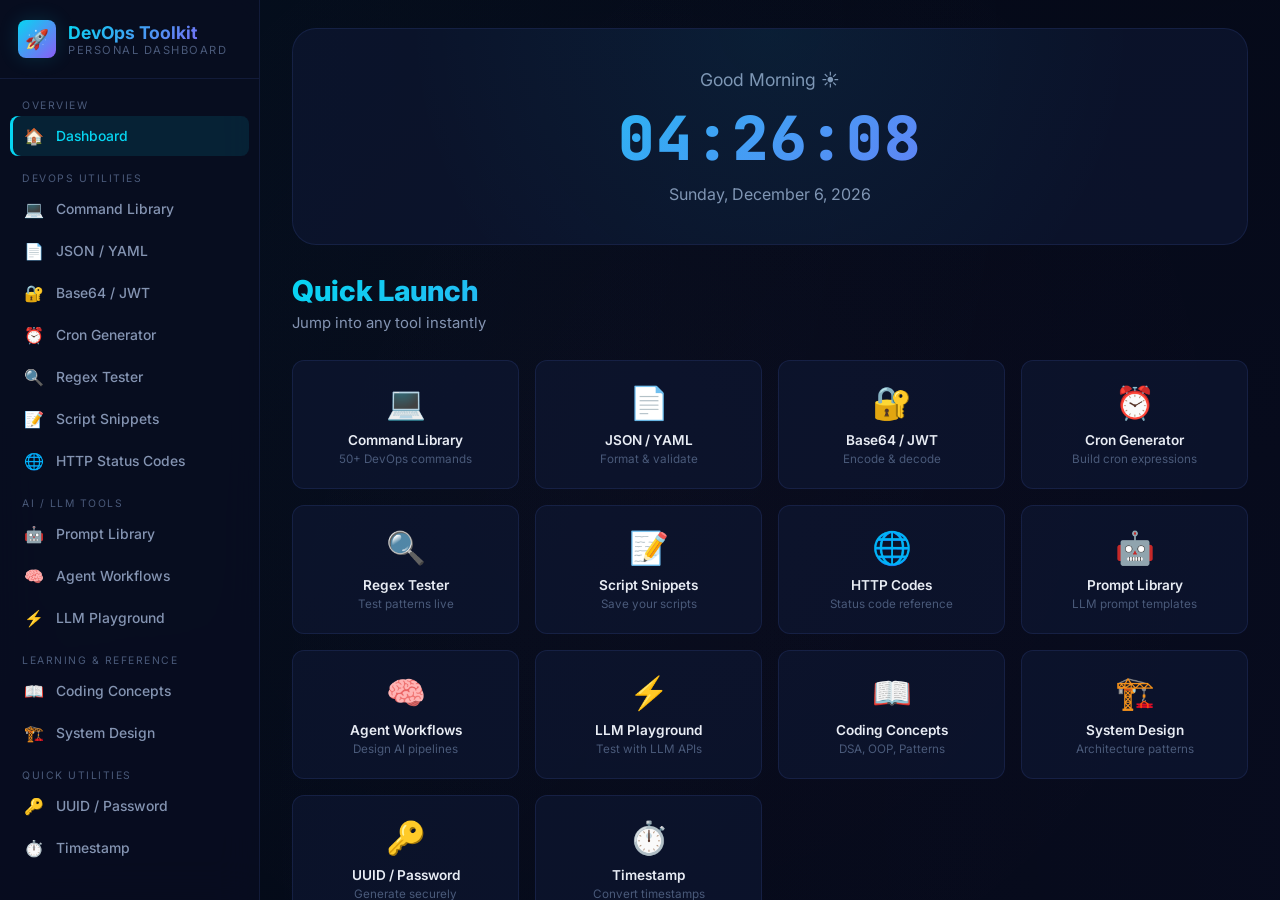
==== commit 4cdac971: "fix: finalize modern hamburger menu icon and animation" ====
--- a/index.html
+++ b/index.html
@@ -1,17 +1,25 @@
 ﻿<!DOCTYPE html>
 <html lang="en">
+
 <head>
   <meta charset="UTF-8">
   <meta name="viewport" content="width=device-width, initial-scale=1.0">
-  <meta name="description" content="DevOps Toolkit Dashboard — Personal productivity hub for IT professionals with DevOps tools, AI/LLM utilities, coding concepts, and system design architecture.">
+  <meta name="description"
+    content="DevOps Toolkit Dashboard — Personal productivity hub for IT professionals with DevOps tools, AI/LLM utilities, coding concepts, and system design architecture.">
   <title>DevOps Toolkit — Dashboard</title>
   <link rel="stylesheet" href="style.css">
-  <link rel="icon" href="data:image/svg+xml,<svg xmlns='http://www.w3.org/2000/svg' viewBox='0 0 100 100'><text y='.9em' font-size='85'>🚀</text></svg>">
+  <link rel="icon"
+    href="data:image/svg+xml,<svg xmlns='http://www.w3.org/2000/svg' viewBox='0 0 100 100'><text y='.9em' font-size='85'>🚀</text></svg>">
 </head>
+
 <body>
 
   <!-- Mobile Menu Toggle -->
-  <button class="mobile-toggle" id="mobileToggle" aria-label="Toggle menu">☰</button>
+  <button class="mobile-toggle" id="mobileToggle" aria-label="Toggle menu">
+    <span></span>
+    <span></span>
+    <span></span>
+  </button>
   <div class="sidebar-overlay" id="sidebarOverlay"></div>
 
   <div class="app-container">
@@ -231,7 +239,8 @@
           </div>
           <div>
             <label class="input-label">Output</label>
-            <textarea class="tool-textarea output" id="jsonOutput" readonly placeholder="Result will appear here..."></textarea>
+            <textarea class="tool-textarea output" id="jsonOutput" readonly
+              placeholder="Result will appear here..."></textarea>
           </div>
         </div>
       </section>
@@ -255,7 +264,8 @@
           </div>
           <div>
             <label class="input-label">Output</label>
-            <textarea class="tool-textarea output" id="b64Output" readonly placeholder="Result will appear here..."></textarea>
+            <textarea class="tool-textarea output" id="b64Output" readonly
+              placeholder="Result will appear here..."></textarea>
           </div>
         </div>
       </section>
@@ -293,7 +303,9 @@
           <div class="cron-human" id="cronHuman">Every minute</div>
         </div>
         <div style="margin-top:16px;">
-          <div class="page-header" style="margin-bottom:12px;"><h2 style="font-size:1rem;color:var(--text-primary);">Quick Presets</h2></div>
+          <div class="page-header" style="margin-bottom:12px;">
+            <h2 style="font-size:1rem;color:var(--text-primary);">Quick Presets</h2>
+          </div>
           <div class="btn-group" id="cronPresets">
             <button class="btn btn-secondary" data-cron="0 * * * *">Every hour</button>
             <button class="btn btn-secondary" data-cron="0 0 * * *">Daily midnight</button>
@@ -316,7 +328,8 @@
           <p>Write regular expressions and test them against sample text with live match highlighting</p>
         </div>
         <div class="input-row">
-          <input type="text" class="input-field mono" id="regexPattern" placeholder="Enter regex pattern..." style="flex:1;">
+          <input type="text" class="input-field mono" id="regexPattern" placeholder="Enter regex pattern..."
+            style="flex:1;">
           <input type="text" class="input-field" id="regexFlags" placeholder="Flags" value="gi" style="width:80px;">
         </div>
         <div class="tool-panel">
@@ -342,9 +355,11 @@
           <div class="card-header"><span class="card-title">Add New Snippet</span></div>
           <div class="input-row">
             <input type="text" class="input-field" id="snippetTitle" placeholder="Snippet title..." style="flex:1;">
-            <input type="text" class="input-field" id="snippetTags" placeholder="Tags (comma-separated)" style="flex:1;">
-          </div>
-          <textarea class="tool-textarea" id="snippetCode" placeholder="Paste your script or code here..." style="min-height:120px;margin-bottom:12px;"></textarea>
+            <input type="text" class="input-field" id="snippetTags" placeholder="Tags (comma-separated)"
+              style="flex:1;">
+          </div>
+          <textarea class="tool-textarea" id="snippetCode" placeholder="Paste your script or code here..."
+            style="min-height:120px;margin-bottom:12px;"></textarea>
           <button class="btn btn-primary" id="snippetSave">💾 Save Snippet</button>
         </div>
         <div class="search-bar">
@@ -415,7 +430,8 @@
             <button class="btn btn-copy" id="wfExport">📋 Export JSON</button>
           </div>
           <div class="workflow-canvas" id="workflowCanvas">
-            <svg id="workflowSvg" style="position:absolute;top:0;left:0;width:100%;height:100%;pointer-events:none;z-index:5;"></svg>
+            <svg id="workflowSvg"
+              style="position:absolute;top:0;left:0;width:100%;height:100%;pointer-events:none;z-index:5;"></svg>
           </div>
         </div>
       </section>
@@ -446,15 +462,18 @@
             </div>
             <div>
               <label class="input-label">API Base URL <small style="color:var(--text-muted);">(optional)</small></label>
-              <input type="text" class="input-field" id="llmBaseUrl" placeholder="https://api.openai.com/v1" style="width:100%;">
+              <input type="text" class="input-field" id="llmBaseUrl" placeholder="https://api.openai.com/v1"
+                style="width:100%;">
             </div>
             <div>
               <label class="input-label">Temperature: <span id="tempVal">0.7</span></label>
-              <input type="range" min="0" max="2" step="0.1" value="0.7" id="llmTemp" style="width:100%;accent-color:var(--accent-cyan);">
+              <input type="range" min="0" max="2" step="0.1" value="0.7" id="llmTemp"
+                style="width:100%;accent-color:var(--accent-cyan);">
             </div>
             <div>
               <label class="input-label">System Prompt</label>
-              <textarea class="tool-textarea" id="llmSystem" style="min-height:80px;" placeholder="You are a helpful DevOps assistant..."></textarea>
+              <textarea class="tool-textarea" id="llmSystem" style="min-height:80px;"
+                placeholder="You are a helpful DevOps assistant..."></textarea>
             </div>
             <button class="btn btn-primary" id="llmSaveSettings" style="margin-top:auto;">💾 Save Settings</button>
           </div>
@@ -549,7 +568,8 @@
         <div class="card" style="margin-bottom:20px;">
           <div class="card-header"><span class="card-title">Convert Unix → Human</span></div>
           <div class="input-row">
-            <input type="text" class="input-field mono" id="tsUnixInput" placeholder="Enter Unix timestamp..." style="flex:1;">
+            <input type="text" class="input-field mono" id="tsUnixInput" placeholder="Enter Unix timestamp..."
+              style="flex:1;">
             <button class="btn btn-primary" id="tsFromUnix">Convert</button>
           </div>
           <div class="timestamp-value" id="tsUnixResult" style="margin-top:10px;">—</div>
@@ -570,4 +590,5 @@
 
   <script src="app.js"></script>
 </body>
-</html>
+
+</html>
--- a/style.css
+++ b/style.css
@@ -36,11 +36,11 @@
   --text-muted: #4a5a7a;
   --text-accent: #06d6f2;
 
-  --shadow-sm: 0 2px 8px rgba(0,0,0,0.3);
-  --shadow-md: 0 4px 20px rgba(0,0,0,0.4);
-  --shadow-lg: 0 8px 40px rgba(0,0,0,0.5);
-  --shadow-glow-cyan: 0 0 20px rgba(6,214,242,0.15);
-  --shadow-glow-purple: 0 0 20px rgba(139,92,246,0.15);
+  --shadow-sm: 0 2px 8px rgba(0, 0, 0, 0.3);
+  --shadow-md: 0 4px 20px rgba(0, 0, 0, 0.4);
+  --shadow-lg: 0 8px 40px rgba(0, 0, 0, 0.5);
+  --shadow-glow-cyan: 0 0 20px rgba(6, 214, 242, 0.15);
+  --shadow-glow-purple: 0 0 20px rgba(139, 92, 246, 0.15);
 
   --radius-sm: 8px;
   --radius-md: 12px;
@@ -49,23 +49,31 @@
 
   --sidebar-width: 260px;
   --sidebar-collapsed: 72px;
-  --transition-fast: 0.2s cubic-bezier(0.4,0,0.2,1);
-  --transition-medium: 0.35s cubic-bezier(0.4,0,0.2,1);
-  --transition-slow: 0.5s cubic-bezier(0.4,0,0.2,1);
+  --transition-fast: 0.2s cubic-bezier(0.4, 0, 0.2, 1);
+  --transition-medium: 0.35s cubic-bezier(0.4, 0, 0.2, 1);
+  --transition-slow: 0.5s cubic-bezier(0.4, 0, 0.2, 1);
 }
 
 /* --- Reset & Base --- */
-*, *::before, *::after {
-  margin: 0; padding: 0; box-sizing: border-box;
-}
-
-html { font-size: 15px; scroll-behavior: smooth; }
+*,
+*::before,
+*::after {
+  margin: 0;
+  padding: 0;
+  box-sizing: border-box;
+}
+
+html,
+body {
+  height: 100%;
+  margin: 0;
+  padding: 0;
+}
 
 body {
   font-family: 'Inter', -apple-system, BlinkMacSystemFont, sans-serif;
   background: var(--bg-primary);
   color: var(--text-primary);
-  min-height: 100vh;
   overflow: hidden;
   position: relative;
 }
@@ -74,26 +82,46 @@
 body::before {
   content: '';
   position: fixed;
-  top: -50%; left: -50%;
-  width: 200%; height: 200%;
-  background: radial-gradient(circle at 20% 30%, rgba(6,214,242,0.03) 0%, transparent 50%),
-              radial-gradient(circle at 80% 70%, rgba(139,92,246,0.03) 0%, transparent 50%),
-              radial-gradient(circle at 50% 50%, rgba(236,72,153,0.02) 0%, transparent 40%);
+  top: -50%;
+  left: -50%;
+  width: 200%;
+  height: 200%;
+  background: radial-gradient(circle at 20% 30%, rgba(6, 214, 242, 0.03) 0%, transparent 50%),
+    radial-gradient(circle at 80% 70%, rgba(139, 92, 246, 0.03) 0%, transparent 50%),
+    radial-gradient(circle at 50% 50%, rgba(236, 72, 153, 0.02) 0%, transparent 40%);
   animation: ambientShift 25s ease-in-out infinite alternate;
   z-index: 0;
   pointer-events: none;
 }
 
 @keyframes ambientShift {
-  0% { transform: translate(0, 0) rotate(0deg); }
-  100% { transform: translate(-3%, -3%) rotate(5deg); }
+  0% {
+    transform: translate(0, 0) rotate(0deg);
+  }
+
+  100% {
+    transform: translate(-3%, -3%) rotate(5deg);
+  }
 }
 
 /* --- Scrollbar --- */
-::-webkit-scrollbar { width: 6px; height: 6px; }
-::-webkit-scrollbar-track { background: transparent; }
-::-webkit-scrollbar-thumb { background: var(--text-muted); border-radius: 8px; }
-::-webkit-scrollbar-thumb:hover { background: var(--text-secondary); }
+::-webkit-scrollbar {
+  width: 6px;
+  height: 6px;
+}
+
+::-webkit-scrollbar-track {
+  background: transparent;
+}
+
+::-webkit-scrollbar-thumb {
+  background: var(--text-muted);
+  border-radius: 8px;
+}
+
+::-webkit-scrollbar-thumb:hover {
+  background: var(--text-secondary);
+}
 
 /* --- Layout --- */
 .app-container {
@@ -127,10 +155,13 @@
 }
 
 .sidebar-logo {
-  width: 38px; height: 38px;
+  width: 38px;
+  height: 38px;
   background: var(--gradient-primary);
   border-radius: var(--radius-sm);
-  display: flex; align-items: center; justify-content: center;
+  display: flex;
+  align-items: center;
+  justify-content: center;
   font-size: 1.2rem;
   flex-shrink: 0;
   box-shadow: var(--shadow-glow-cyan);
@@ -157,7 +188,9 @@
 .sidebar-nav {
   flex: 1;
   overflow-y: auto;
+  overflow-x: hidden;
   padding: 12px 10px;
+  -webkit-overflow-scrolling: touch;
 }
 
 .nav-category {
@@ -201,9 +234,12 @@
 }
 
 .nav-item .nav-icon {
-  width: 20px; height: 20px;
+  width: 20px;
+  height: 20px;
   flex-shrink: 0;
-  display: flex; align-items: center; justify-content: center;
+  display: flex;
+  align-items: center;
+  justify-content: center;
   font-size: 1rem;
 }
 
@@ -226,8 +262,15 @@
 }
 
 @keyframes fadeIn {
-  from { opacity: 0; transform: translateY(12px); }
-  to { opacity: 1; transform: translateY(0); }
+  from {
+    opacity: 0;
+    transform: translateY(12px);
+  }
+
+  to {
+    opacity: 1;
+    transform: translateY(0);
+  }
 }
 
 /* --- Page Header --- */
@@ -300,7 +343,9 @@
 .quick-card::before {
   content: '';
   position: absolute;
-  top: 0; left: 0; right: 0;
+  top: 0;
+  left: 0;
+  right: 0;
   height: 3px;
   background: var(--gradient-primary);
   opacity: 0;
@@ -313,7 +358,9 @@
   box-shadow: var(--shadow-glow-cyan);
 }
 
-.quick-card:hover::before { opacity: 1; }
+.quick-card:hover::before {
+  opacity: 1;
+}
 
 .quick-card .card-icon {
   font-size: 2rem;
@@ -348,8 +395,11 @@
 .clock-widget::before {
   content: '';
   position: absolute;
-  top: 0; left: 0; right: 0; bottom: 0;
-  background: radial-gradient(circle at 50% 0%, rgba(6,214,242,0.06), transparent 70%);
+  top: 0;
+  left: 0;
+  right: 0;
+  bottom: 0;
+  background: radial-gradient(circle at 50% 0%, rgba(6, 214, 242, 0.06), transparent 70%);
   pointer-events: none;
 }
 
@@ -402,7 +452,8 @@
 
 .search-bar .search-icon {
   position: absolute;
-  left: 14px; top: 50%;
+  left: 14px;
+  top: 50%;
   transform: translateY(-50%);
   color: var(--text-muted);
   font-size: 1rem;
@@ -428,8 +479,9 @@
   transition: all var(--transition-fast);
 }
 
-.chip:hover, .chip.active {
-  background: rgba(6,214,242,0.12);
+.chip:hover,
+.chip.active {
+  background: rgba(6, 214, 242, 0.12);
   border-color: var(--accent-cyan);
   color: var(--accent-cyan);
 }
@@ -456,7 +508,9 @@
   border-color: var(--glass-border-hover);
 }
 
-.command-item .cmd-info { flex: 1; }
+.command-item .cmd-info {
+  flex: 1;
+}
 
 .command-item .cmd-label {
   font-size: 0.82rem;
@@ -468,7 +522,7 @@
   font-family: 'JetBrains Mono', monospace;
   font-size: 0.85rem;
   color: var(--accent-cyan);
-  background: rgba(6,214,242,0.06);
+  background: rgba(6, 214, 242, 0.06);
   padding: 6px 10px;
   border-radius: 6px;
   display: inline-block;
@@ -485,11 +539,30 @@
   white-space: nowrap;
 }
 
-.tag-docker { background: rgba(6,148,242,0.15); color: #3b82f6; }
-.tag-kubernetes { background: rgba(99,102,241,0.15); color: #818cf8; }
-.tag-git { background: rgba(249,115,22,0.15); color: #f97316; }
-.tag-linux { background: rgba(16,185,129,0.15); color: #10b981; }
-.tag-nginx { background: rgba(6,214,242,0.15); color: #06d6f2; }
+.tag-docker {
+  background: rgba(6, 148, 242, 0.15);
+  color: #3b82f6;
+}
+
+.tag-kubernetes {
+  background: rgba(99, 102, 241, 0.15);
+  color: #818cf8;
+}
+
+.tag-git {
+  background: rgba(249, 115, 22, 0.15);
+  color: #f97316;
+}
+
+.tag-linux {
+  background: rgba(16, 185, 129, 0.15);
+  color: #10b981;
+}
+
+.tag-nginx {
+  background: rgba(6, 214, 242, 0.15);
+  color: #06d6f2;
+}
 
 /* --- Tool Panels --- */
 .tool-panel {
@@ -499,7 +572,9 @@
   margin-bottom: 20px;
 }
 
-.tool-panel.single { grid-template-columns: 1fr; }
+.tool-panel.single {
+  grid-template-columns: 1fr;
+}
 
 .tool-textarea {
   width: 100%;
@@ -523,13 +598,13 @@
 }
 
 .tool-textarea.output {
-  background: rgba(16,185,129,0.05);
-  border-color: rgba(16,185,129,0.2);
+  background: rgba(16, 185, 129, 0.05);
+  border-color: rgba(16, 185, 129, 0.2);
 }
 
 .tool-textarea.error-output {
-  background: rgba(239,68,68,0.05);
-  border-color: rgba(239,68,68,0.2);
+  background: rgba(239, 68, 68, 0.05);
+  border-color: rgba(239, 68, 68, 0.2);
   color: var(--accent-red);
 }
 
@@ -556,7 +631,7 @@
 
 .btn-primary:hover {
   transform: translateY(-1px);
-  box-shadow: 0 4px 20px rgba(6,214,242,0.3);
+  box-shadow: 0 4px 20px rgba(6, 214, 242, 0.3);
 }
 
 .btn-secondary {
@@ -567,7 +642,7 @@
 
 .btn-secondary:hover {
   border-color: var(--accent-cyan);
-  background: rgba(6,214,242,0.08);
+  background: rgba(6, 214, 242, 0.08);
 }
 
 .btn-ghost {
@@ -578,20 +653,20 @@
 
 .btn-ghost:hover {
   color: var(--accent-cyan);
-  background: rgba(6,214,242,0.08);
+  background: rgba(6, 214, 242, 0.08);
 }
 
 .btn-danger {
-  background: rgba(239,68,68,0.15);
+  background: rgba(239, 68, 68, 0.15);
   color: var(--accent-red);
 }
 
 .btn-danger:hover {
-  background: rgba(239,68,68,0.25);
+  background: rgba(239, 68, 68, 0.25);
 }
 
 .btn-copy {
-  background: rgba(6,214,242,0.1);
+  background: rgba(6, 214, 242, 0.1);
   color: var(--accent-cyan);
   padding: 6px 12px;
   font-size: 0.78rem;
@@ -599,7 +674,7 @@
 }
 
 .btn-copy:hover {
-  background: rgba(6,214,242,0.2);
+  background: rgba(6, 214, 242, 0.2);
 }
 
 .btn-group {
@@ -734,8 +809,8 @@
 }
 
 .regex-matches .match {
-  background: rgba(6,214,242,0.2);
-  border: 1px solid rgba(6,214,242,0.4);
+  background: rgba(6, 214, 242, 0.2);
+  border: 1px solid rgba(6, 214, 242, 0.4);
   border-radius: 3px;
   padding: 1px 3px;
 }
@@ -787,7 +862,7 @@
   font-size: 0.65rem;
   padding: 2px 8px;
   border-radius: 10px;
-  background: rgba(139,92,246,0.15);
+  background: rgba(139, 92, 246, 0.15);
   color: var(--accent-purple);
   font-weight: 600;
 }
@@ -840,11 +915,25 @@
   min-width: 42px;
 }
 
-.http-code.c2xx { color: var(--accent-green); }
-.http-code.c3xx { color: var(--accent-blue); }
-.http-code.c4xx { color: var(--accent-orange); }
-.http-code.c5xx { color: var(--accent-red); }
-.http-code.c1xx { color: var(--accent-cyan); }
+.http-code.c2xx {
+  color: var(--accent-green);
+}
+
+.http-code.c3xx {
+  color: var(--accent-blue);
+}
+
+.http-code.c4xx {
+  color: var(--accent-orange);
+}
+
+.http-code.c5xx {
+  color: var(--accent-red);
+}
+
+.http-code.c1xx {
+  color: var(--accent-cyan);
+}
 
 .http-desc {
   font-size: 0.83rem;
@@ -965,11 +1054,25 @@
   margin-bottom: 4px;
 }
 
-.workflow-node-type.trigger { color: var(--accent-green); }
-.workflow-node-type.llm { color: var(--accent-purple); }
-.workflow-node-type.tool { color: var(--accent-cyan); }
-.workflow-node-type.condition { color: var(--accent-orange); }
-.workflow-node-type.output { color: var(--accent-pink); }
+.workflow-node-type.trigger {
+  color: var(--accent-green);
+}
+
+.workflow-node-type.llm {
+  color: var(--accent-purple);
+}
+
+.workflow-node-type.tool {
+  color: var(--accent-cyan);
+}
+
+.workflow-node-type.condition {
+  color: var(--accent-orange);
+}
+
+.workflow-node-type.output {
+  color: var(--accent-pink);
+}
 
 .workflow-node-label {
   font-size: 0.88rem;
@@ -978,19 +1081,24 @@
 
 .workflow-node .delete-node {
   position: absolute;
-  top: -8px; right: -8px;
-  width: 20px; height: 20px;
+  top: -8px;
+  right: -8px;
+  width: 20px;
+  height: 20px;
   background: var(--accent-red);
   border-radius: 50%;
   display: none;
-  align-items: center; justify-content: center;
+  align-items: center;
+  justify-content: center;
   cursor: pointer;
   font-size: 0.7rem;
   color: #fff;
   border: 2px solid var(--bg-tertiary);
 }
 
-.workflow-node:hover .delete-node { display: flex; }
+.workflow-node:hover .delete-node {
+  display: flex;
+}
 
 /* --- LLM Playground --- */
 .playground-panel {
@@ -1037,14 +1145,14 @@
 }
 
 .chat-msg.user {
-  background: rgba(6,214,242,0.1);
-  border: 1px solid rgba(6,214,242,0.2);
+  background: rgba(6, 214, 242, 0.1);
+  border: 1px solid rgba(6, 214, 242, 0.2);
   align-self: flex-end;
 }
 
 .chat-msg.assistant {
-  background: rgba(139,92,246,0.1);
-  border: 1px solid rgba(139,92,246,0.2);
+  background: rgba(139, 92, 246, 0.1);
+  border: 1px solid rgba(139, 92, 246, 0.2);
   align-self: flex-start;
 }
 
@@ -1138,7 +1246,8 @@
   color: var(--accent-cyan);
 }
 
-.concept-section p, .concept-section ul {
+.concept-section p,
+.concept-section ul {
   font-size: 0.88rem;
   color: var(--text-secondary);
   line-height: 1.7;
@@ -1236,12 +1345,41 @@
   border: 2px solid;
 }
 
-.arch-box.client { border-color: var(--accent-cyan); color: var(--accent-cyan); background: rgba(6,214,242,0.08); }
-.arch-box.server { border-color: var(--accent-purple); color: var(--accent-purple); background: rgba(139,92,246,0.08); }
-.arch-box.db { border-color: var(--accent-green); color: var(--accent-green); background: rgba(16,185,129,0.08); }
-.arch-box.queue { border-color: var(--accent-orange); color: var(--accent-orange); background: rgba(245,158,11,0.08); }
-.arch-box.cache { border-color: var(--accent-pink); color: var(--accent-pink); background: rgba(236,72,153,0.08); }
-.arch-box.lb { border-color: var(--accent-blue); color: var(--accent-blue); background: rgba(59,130,246,0.08); }
+.arch-box.client {
+  border-color: var(--accent-cyan);
+  color: var(--accent-cyan);
+  background: rgba(6, 214, 242, 0.08);
+}
+
+.arch-box.server {
+  border-color: var(--accent-purple);
+  color: var(--accent-purple);
+  background: rgba(139, 92, 246, 0.08);
+}
+
+.arch-box.db {
+  border-color: var(--accent-green);
+  color: var(--accent-green);
+  background: rgba(16, 185, 129, 0.08);
+}
+
+.arch-box.queue {
+  border-color: var(--accent-orange);
+  color: var(--accent-orange);
+  background: rgba(245, 158, 11, 0.08);
+}
+
+.arch-box.cache {
+  border-color: var(--accent-pink);
+  color: var(--accent-pink);
+  background: rgba(236, 72, 153, 0.08);
+}
+
+.arch-box.lb {
+  border-color: var(--accent-blue);
+  color: var(--accent-blue);
+  background: rgba(59, 130, 246, 0.08);
+}
 
 .arch-arrow {
   color: var(--text-muted);
@@ -1271,8 +1409,13 @@
   line-height: 1.7;
 }
 
-.arch-detail-section ul { padding-left: 18px; }
-.arch-detail-section li { margin-bottom: 6px; }
+.arch-detail-section ul {
+  padding-left: 18px;
+}
+
+.arch-detail-section li {
+  margin-bottom: 6px;
+}
 
 /* --- Utility Tools --- */
 .util-output {
@@ -1309,7 +1452,8 @@
 
 .password-options input[type="checkbox"] {
   accent-color: var(--accent-cyan);
-  width: 16px; height: 16px;
+  width: 16px;
+  height: 16px;
 }
 
 .password-options input[type="range"] {
@@ -1351,7 +1495,8 @@
 /* --- Toast Notification --- */
 .toast {
   position: fixed;
-  bottom: 28px; right: 28px;
+  bottom: 28px;
+  right: 28px;
   background: var(--bg-tertiary);
   border: 1px solid var(--accent-green);
   border-radius: var(--radius-md);
@@ -1364,56 +1509,759 @@
 }
 
 @keyframes toastIn {
-  from { opacity: 0; transform: translateY(20px); }
-  to { opacity: 1; transform: translateY(0); }
+  from {
+    opacity: 0;
+    transform: translateY(20px);
+  }
+
+  to {
+    opacity: 1;
+    transform: translateY(0);
+  }
 }
 
 @keyframes toastOut {
-  from { opacity: 1; }
-  to { opacity: 0; transform: translateY(20px); }
+  from {
+    opacity: 1;
+  }
+
+  to {
+    opacity: 0;
+    transform: translateY(20px);
+  }
 }
 
 /* --- Responsive --- */
+
+/* ===== TABLET (max-width: 1024px) ===== */
 @media (max-width: 1024px) {
-  .tool-panel { grid-template-columns: 1fr; }
-  .playground-panel { grid-template-columns: 1fr; }
-  .timestamp-grid { grid-template-columns: 1fr; }
-  .cron-grid { grid-template-columns: repeat(3, 1fr); }
-}
-
+  .tool-panel {
+    grid-template-columns: 1fr;
+  }
+
+  .playground-panel {
+    grid-template-columns: 1fr;
+  }
+
+  .playground-panel {
+    min-height: auto;
+  }
+
+  .playground-settings {
+    max-height: none;
+  }
+
+  .timestamp-grid {
+    grid-template-columns: 1fr;
+  }
+
+  .cron-grid {
+    grid-template-columns: repeat(3, 1fr);
+  }
+
+  .prompt-grid {
+    grid-template-columns: repeat(auto-fill, minmax(280px, 1fr));
+  }
+
+  .arch-grid {
+    grid-template-columns: repeat(auto-fill, minmax(280px, 1fr));
+  }
+
+  .concepts-grid {
+    grid-template-columns: repeat(auto-fill, minmax(260px, 1fr));
+  }
+
+  .snippet-grid {
+    grid-template-columns: repeat(auto-fill, minmax(280px, 1fr));
+  }
+}
+
+/* ===== MOBILE (max-width: 768px) ===== */
 @media (max-width: 768px) {
+
+  /* --- Sidebar: Off-canvas Drawer --- */
   .sidebar {
     position: fixed;
     left: -100%;
-    top: 0; bottom: 0;
+    top: 0;
+    bottom: 0;
     z-index: 200;
+    width: 280px;
+    min-width: 280px;
     transition: left var(--transition-medium);
-  }
-  .sidebar.open { left: 0; }
-  .main-content { padding: 20px 16px; }
-  .clock-time { font-size: 2.4rem; }
-  .dashboard-grid { grid-template-columns: repeat(auto-fill, minmax(150px, 1fr)); }
-  .cron-grid { grid-template-columns: repeat(2, 1fr); }
+    background: #080e20;
+    backdrop-filter: none;
+  }
+
+  .sidebar.open {
+    left: 0;
+  }
+
+  /* --- Main Content: Full Width --- */
+  .main-content {
+    padding: 70px 16px 24px;
+    margin-left: 0;
+    width: 100%;
+    height: 100%;
+    overflow-y: auto;
+    -webkit-overflow-scrolling: touch;
+  }
+
+  /* --- Page Headers --- */
+  .page-header h1 {
+    font-size: 1.4rem;
+  }
+
+  .page-header p {
+    font-size: 0.85rem;
+  }
+
+  /* --- Clock Widget --- */
+  .clock-widget {
+    padding: 24px 16px;
+  }
+
+  .clock-time {
+    font-size: 2.4rem;
+    letter-spacing: 2px;
+  }
+
+  .clock-greeting {
+    font-size: 1rem;
+  }
+
+  .clock-date {
+    font-size: 0.82rem;
+  }
+
+  /* --- Dashboard Grid --- */
+  .dashboard-grid {
+    grid-template-columns: repeat(auto-fill, minmax(140px, 1fr));
+    gap: 10px;
+  }
+
+  .quick-card {
+    padding: 16px 12px;
+  }
+
+  .quick-card .card-icon {
+    font-size: 1.6rem;
+    margin-bottom: 8px;
+  }
+
+  .quick-card .card-label {
+    font-size: 0.8rem;
+  }
+
+  .quick-card .card-desc {
+    font-size: 0.7rem;
+  }
+
+  /* --- Search Bar --- */
+  .search-bar input {
+    font-size: 0.85rem;
+    padding: 12px 14px 12px 40px;
+  }
+
+  /* --- Filter Chips --- */
+  .filter-chips {
+    gap: 6px;
+    overflow-x: auto;
+    -webkit-overflow-scrolling: touch;
+    scrollbar-width: none;
+    padding-bottom: 4px;
+    flex-wrap: nowrap;
+  }
+
+  .filter-chips::-webkit-scrollbar {
+    display: none;
+  }
+
+  .chip {
+    white-space: nowrap;
+    flex-shrink: 0;
+    font-size: 0.72rem;
+    padding: 6px 12px;
+  }
+
+  /* --- Buttons --- */
+  .btn {
+    padding: 8px 14px;
+    font-size: 0.78rem;
+  }
+
+  .btn-group {
+    gap: 6px;
+    overflow-x: auto;
+    -webkit-overflow-scrolling: touch;
+    scrollbar-width: none;
+    flex-wrap: nowrap;
+    padding-bottom: 4px;
+  }
+
+  .btn-group::-webkit-scrollbar {
+    display: none;
+  }
+
+  .btn-group .btn {
+    white-space: nowrap;
+    flex-shrink: 0;
+  }
+
+  /* --- Tool Panels (JSON/YAML, Base64, etc.) --- */
+  .tool-panel {
+    grid-template-columns: 1fr;
+    gap: 12px;
+  }
+
+  .tool-textarea {
+    min-height: 150px;
+    font-size: 0.8rem;
+  }
+
+  /* --- Input Rows --- */
+  .input-row {
+    flex-direction: column;
+    gap: 8px;
+  }
+
+  .input-row>* {
+    width: 100% !important;
+  }
+
+  .input-field {
+    font-size: 0.85rem;
+    padding: 10px 12px;
+  }
+
+  /* --- Command Library --- */
+  .command-item {
+    padding: 12px;
+    flex-direction: column;
+    align-items: flex-start;
+    gap: 8px;
+  }
+
+  .command-item .cmd-code {
+    font-size: 0.78rem;
+    word-break: break-all;
+  }
+
+  .command-item .btn-copy {
+    align-self: flex-end;
+  }
+
+  /* --- Cron Generator --- */
+  .cron-grid {
+    grid-template-columns: repeat(2, 1fr);
+    gap: 8px;
+  }
+
+  .cron-expression {
+    font-size: 1.2rem;
+    letter-spacing: 2px;
+  }
+
+  .cron-result {
+    padding: 14px;
+  }
+
+  /* --- Prompt Cards --- */
+  .prompt-grid {
+    grid-template-columns: 1fr;
+    gap: 10px;
+  }
+
+  .prompt-card {
+    padding: 14px;
+  }
+
+  .prompt-card-title {
+    font-size: 0.88rem;
+  }
+
+  .prompt-card-text {
+    font-size: 0.78rem;
+    max-height: 60px;
+  }
+
+  /* --- HTTP Status Codes --- */
+  .http-grid {
+    grid-template-columns: 1fr;
+    gap: 8px;
+  }
+
+  .http-item {
+    padding: 10px 12px;
+    gap: 10px;
+  }
+
+  /* --- Snippet Cards --- */
+  .snippet-grid {
+    grid-template-columns: 1fr;
+  }
+
+  .snippet-card-code {
+    font-size: 0.75rem;
+    max-height: 100px;
+    padding: 10px 12px;
+  }
+
+  /* --- Coding Concepts --- */
+  .concepts-grid {
+    grid-template-columns: 1fr;
+    gap: 10px;
+  }
+
+  .concept-card {
+    padding: 16px;
+  }
+
+  .concept-icon {
+    font-size: 1.6rem;
+  }
+
+  .concept-section {
+    padding: 14px;
+  }
+
+  .concept-section h3 {
+    font-size: 0.92rem;
+  }
+
+  .concept-section p,
+  .concept-section ul {
+    font-size: 0.82rem;
+    line-height: 1.6;
+  }
+
+  .concept-code {
+    font-size: 0.72rem;
+    padding: 10px 12px;
+    overflow-x: auto;
+    -webkit-overflow-scrolling: touch;
+    max-width: calc(100vw - 64px);
+  }
+
+  /* --- System Design & Architecture --- */
+  .arch-grid {
+    grid-template-columns: 1fr;
+    gap: 10px;
+  }
+
+  .arch-card {
+    padding: 16px;
+  }
+
+  .arch-card-icon {
+    font-size: 1.8rem;
+  }
+
+  .arch-diagram {
+    padding: 16px 10px;
+    overflow-x: auto;
+    -webkit-overflow-scrolling: touch;
+  }
+
+  .arch-row {
+    gap: 8px;
+    flex-wrap: wrap;
+    justify-content: center;
+  }
+
+  .arch-box {
+    padding: 8px 12px;
+    font-size: 0.72rem;
+    min-width: 80px;
+    white-space: pre-line;
+  }
+
+  .arch-arrow {
+    font-size: 1.2rem;
+  }
+
+  .arch-detail-section {
+    padding: 14px;
+  }
+
+  .arch-detail-section h3 {
+    font-size: 0.92rem;
+  }
+
+  .arch-detail-section p {
+    font-size: 0.82rem;
+    line-height: 1.6;
+  }
+
+  /* --- Workflow Designer --- */
+  .workflow-canvas-container {
+    min-height: 350px;
+  }
+
+  .workflow-toolbar {
+    gap: 6px;
+    padding: 10px 12px;
+    overflow-x: auto;
+    -webkit-overflow-scrolling: touch;
+    flex-wrap: nowrap;
+  }
+
+  .workflow-toolbar::-webkit-scrollbar {
+    display: none;
+  }
+
+  .workflow-toolbar .btn {
+    white-space: nowrap;
+    flex-shrink: 0;
+    font-size: 0.75rem;
+    padding: 6px 10px;
+  }
+
+  .workflow-canvas {
+    min-height: 300px;
+    padding: 10px;
+  }
+
+  .workflow-node {
+    padding: 10px 14px;
+    min-width: 130px;
+  }
+
+  /* --- LLM Playground --- */
+  .playground-panel {
+    grid-template-columns: 1fr;
+    min-height: auto;
+    gap: 12px;
+  }
+
+  .playground-settings {
+    padding: 16px;
+    gap: 12px;
+  }
+
+  .playground-chat {
+    min-height: 350px;
+  }
+
+  .chat-messages {
+    padding: 14px;
+    gap: 10px;
+  }
+
+  .chat-msg {
+    max-width: 92%;
+    padding: 10px 14px;
+    font-size: 0.82rem;
+  }
+
+  .chat-input-row {
+    padding: 10px 12px;
+    gap: 6px;
+  }
+
+  .chat-input-row input {
+    padding: 10px 12px;
+    font-size: 0.85rem;
+  }
+
+  .chat-input-row .btn {
+    padding: 10px 14px;
+  }
+
+  /* --- UUID / Password --- */
+  .util-output {
+    flex-direction: column;
+    align-items: stretch;
+    gap: 8px;
+    padding: 12px;
+    font-size: 0.85rem;
+  }
+
+  .util-output .btn-copy {
+    align-self: flex-end;
+  }
+
+  .password-options {
+    gap: 10px;
+  }
+
+  .password-options input[type="range"] {
+    width: 100px;
+  }
+
+  /* --- Timestamp Converter --- */
+  .timestamp-grid {
+    grid-template-columns: 1fr;
+    gap: 10px;
+  }
+
+  .timestamp-card {
+    padding: 14px;
+  }
+
+  .timestamp-value {
+    font-size: 0.88rem;
+  }
+
+  /* --- Cards --- */
+  .card {
+    padding: 16px;
+  }
+
+  .card-header {
+    padding: 14px 16px;
+  }
+
+  /* --- Toast Notification --- */
+  .toast {
+    left: 16px;
+    right: 16px;
+    bottom: 16px;
+    text-align: center;
+  }
+}
+
+/* ===== SMALL MOBILE (max-width: 480px) ===== */
+@media (max-width: 480px) {
+  html {
+    font-size: 14px;
+  }
+
+  .main-content {
+    padding: 65px 12px 20px;
+  }
+
+  /* --- Clock --- */
+  .clock-widget {
+    padding: 20px 12px;
+    border-radius: var(--radius-md);
+  }
+
+  .clock-time {
+    font-size: 2rem;
+  }
+
+  .clock-greeting {
+    font-size: 0.9rem;
+  }
+
+  /* --- Dashboard Grid --- */
+  .dashboard-grid {
+    grid-template-columns: repeat(2, 1fr);
+    gap: 8px;
+  }
+
+  .quick-card {
+    padding: 14px 10px;
+  }
+
+  .quick-card .card-icon {
+    font-size: 1.4rem;
+    margin-bottom: 6px;
+  }
+
+  .quick-card .card-label {
+    font-size: 0.75rem;
+  }
+
+  .quick-card .card-desc {
+    display: none;
+  }
+
+  /* --- Cron Generator --- */
+  .cron-grid {
+    grid-template-columns: 1fr 1fr;
+    gap: 6px;
+  }
+
+  .cron-expression {
+    font-size: 1rem;
+    letter-spacing: 1px;
+  }
+
+  .cron-field input {
+    padding: 8px;
+    font-size: 0.95rem;
+  }
+
+  /* --- Buttons --- */
+  .btn {
+    padding: 7px 12px;
+    font-size: 0.75rem;
+  }
+
+  /* --- Code blocks --- */
+  .concept-code {
+    font-size: 0.68rem;
+    padding: 8px 10px;
+    line-height: 1.5;
+  }
+
+  .snippet-card-code {
+    font-size: 0.7rem;
+  }
+
+  /* --- Architecture diagrams --- */
+  .arch-diagram {
+    padding: 12px 8px;
+    gap: 10px;
+  }
+
+  .arch-box {
+    padding: 6px 10px;
+    font-size: 0.68rem;
+    min-width: 70px;
+  }
+
+  .arch-row {
+    gap: 6px;
+  }
+
+  /* --- Playground --- */
+  .playground-chat {
+    min-height: 280px;
+  }
+
+  .chat-msg {
+    max-width: 95%;
+    font-size: 0.78rem;
+    padding: 8px 12px;
+  }
+
+  /* --- Page headers --- */
+  .page-header h1 {
+    font-size: 1.2rem;
+  }
+
+  /* --- Search bar --- */
+  .search-bar input {
+    padding: 10px 12px 10px 36px;
+    font-size: 0.82rem;
+  }
+
+  .search-bar .search-icon {
+    font-size: 0.85rem;
+    left: 12px;
+  }
+
+  /* --- Sidebar (narrower on very small screens) --- */
+  .sidebar {
+    width: 260px;
+    min-width: 260px;
+  }
+}
+
+/* ===== EXTRA SMALL (max-width: 360px) ===== */
+@media (max-width: 360px) {
+  html {
+    font-size: 13px;
+  }
+
+  .main-content {
+    padding: 60px 8px 16px;
+  }
+
+  .dashboard-grid {
+    grid-template-columns: repeat(2, 1fr);
+    gap: 6px;
+  }
+
+  .quick-card {
+    padding: 12px 8px;
+  }
+
+  .clock-time {
+    font-size: 1.8rem;
+  }
+
+  .arch-box {
+    min-width: 60px;
+    padding: 5px 8px;
+    font-size: 0.65rem;
+  }
+
+  .concept-code {
+    font-size: 0.65rem;
+  }
+
+  .sidebar {
+    width: 240px;
+    min-width: 240px;
+  }
+}
+
+/* ===== SAFE AREA INSETS (Notched Phones) ===== */
+@supports (padding: env(safe-area-inset-bottom)) {
+  @media (max-width: 768px) {
+    .main-content {
+      padding-bottom: calc(24px + env(safe-area-inset-bottom));
+    }
+
+    .toast {
+      bottom: calc(16px + env(safe-area-inset-bottom));
+    }
+
+    .mobile-toggle {
+      top: calc(16px + env(safe-area-inset-top));
+      left: calc(16px + env(safe-area-inset-left));
+    }
+  }
 }
 
 /* --- Mobile Menu Toggle --- */
 .mobile-toggle {
   display: none;
   position: fixed;
-  top: 16px; left: 16px;
+  top: 16px;
+  left: 16px;
   z-index: 201;
-  width: 44px; height: 44px;
+  width: 44px;
+  height: 44px;
   background: var(--bg-card);
   border: 1px solid var(--glass-border);
   border-radius: var(--radius-sm);
-  align-items: center; justify-content: center;
+  backdrop-filter: blur(12px);
+  flex-direction: column;
+  align-items: center;
+  justify-content: center;
+  gap: 4px;
   cursor: pointer;
   color: var(--text-primary);
-  font-size: 1.2rem;
+  transition: all var(--transition-fast);
+}
+
+.mobile-toggle span {
+  display: block;
+  width: 20px;
+  height: 2px;
+  background: currentColor;
+  border-radius: 2px;
+  transition: all 0.3s ease;
+  transform-origin: center;
+}
+
+.mobile-toggle.open span:nth-child(1) {
+  transform: translateY(6px) rotate(45deg);
+}
+
+.mobile-toggle.open span:nth-child(2) {
+  opacity: 0;
+  transform: translateX(-10px);
+}
+
+.mobile-toggle.open span:nth-child(3) {
+  transform: translateY(-6px) rotate(-45deg);
+}
+
+.mobile-toggle:active {
+  transform: scale(0.92);
+  background: var(--bg-tertiary);
 }
 
 @media (max-width: 768px) {
-  .mobile-toggle { display: flex; }
+  .mobile-toggle {
+    display: flex;
+  }
 }
 
 /* --- Overlay --- */
@@ -1421,8 +2269,11 @@
   display: none;
   position: fixed;
   inset: 0;
-  background: rgba(0,0,0,0.5);
+  background: rgba(0, 0, 0, 0.5);
   z-index: 199;
-}
-
-.sidebar-overlay.active { display: block; }
+  transition: opacity var(--transition-medium);
+}
+
+.sidebar-overlay.active {
+  display: block;
+}
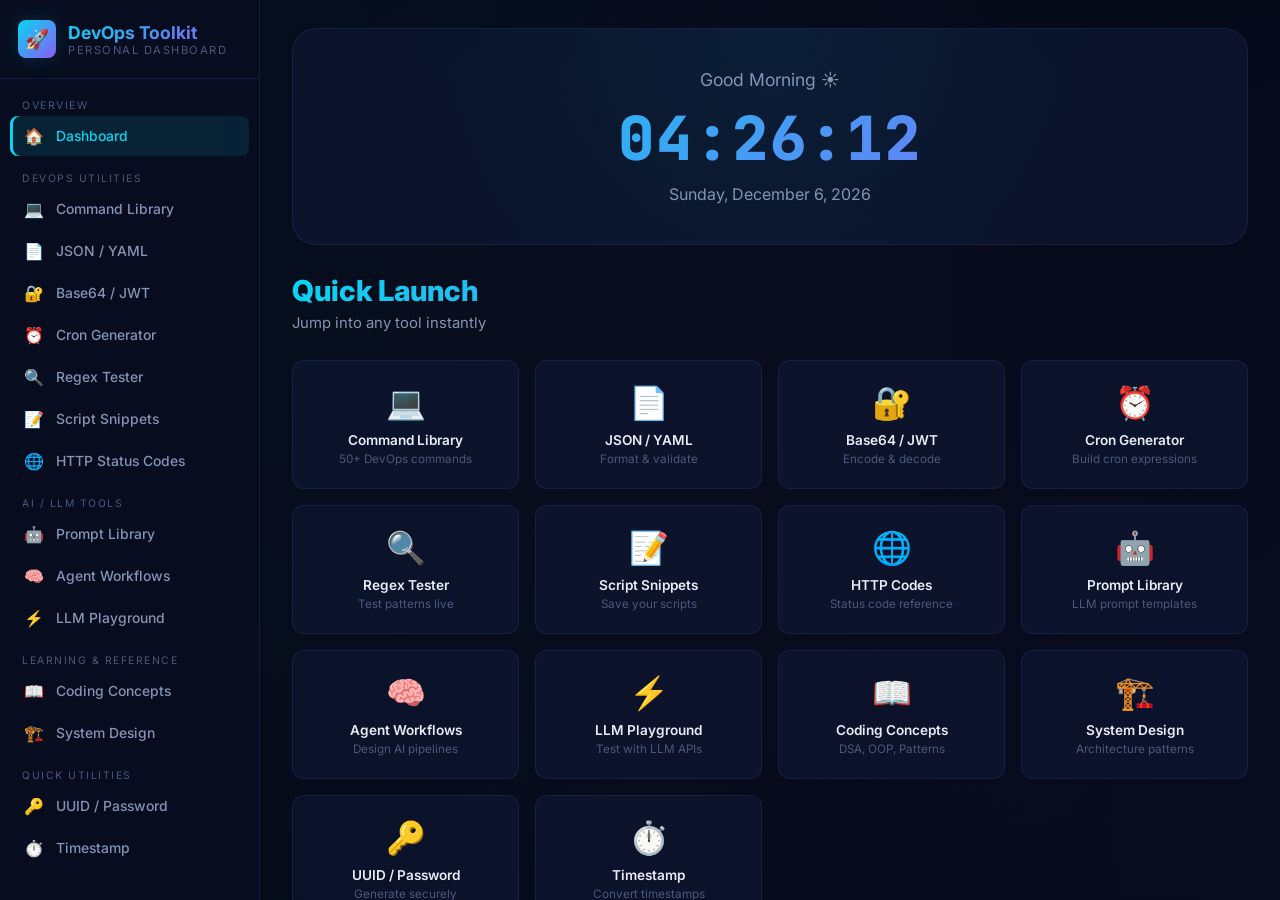
==== commit 7e0176cd: "fix: move sidebar overlay inside app-container to resolve stacking context issue" ====
--- a/index.html
+++ b/index.html
@@ -20,9 +20,9 @@
     <span></span>
     <span></span>
   </button>
-  <div class="sidebar-overlay" id="sidebarOverlay"></div>
-
   <div class="app-container">
+    <div class="sidebar-overlay" id="sidebarOverlay"></div>
+
 
     <!-- ===== SIDEBAR ===== -->
     <aside class="sidebar" id="sidebar">
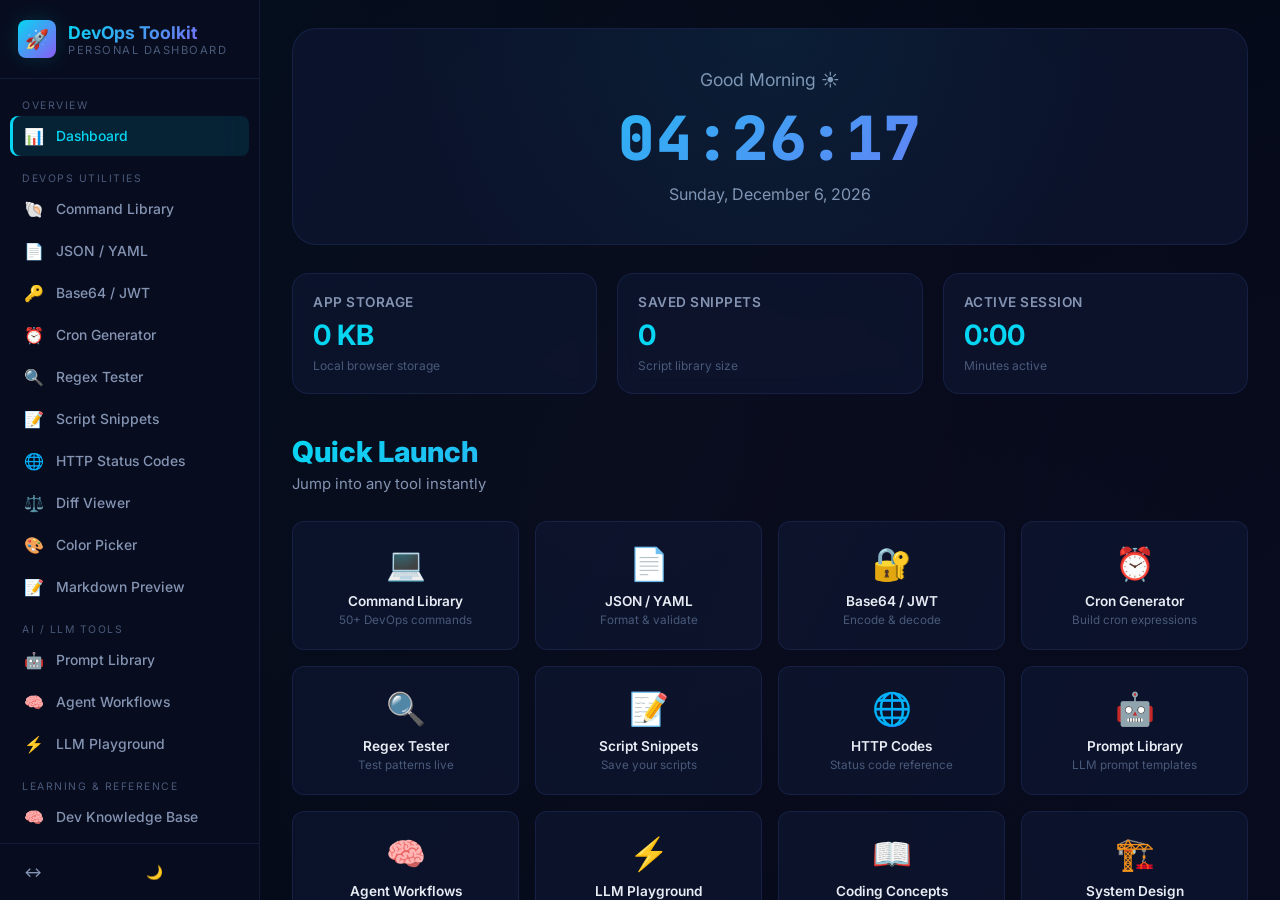
==== commit 3328a422: "updated the devtoolkit" ====
--- a/index.html
+++ b/index.html
@@ -34,77 +34,103 @@
         </div>
       </div>
 
-      <nav class="sidebar-nav">
-        <!-- Core -->
+      <nav class="sidebar-nav" role="navigation" aria-label="Main Navigation">
         <div class="nav-category">
           <div class="nav-category-label">Overview</div>
-          <div class="nav-item active" data-page="dashboard">
-            <span class="nav-icon">🏠</span><span>Dashboard</span>
-          </div>
-        </div>
-
-        <!-- DevOps Utilities -->
+          <div class="nav-item active" data-page="dashboard" role="button" aria-label="Dashboard">
+            <span class="nav-icon">📊</span><span>Dashboard</span>
+          </div>
+        </div>
+
         <div class="nav-category">
           <div class="nav-category-label">DevOps Utilities</div>
-          <div class="nav-item" data-page="commands">
-            <span class="nav-icon">💻</span><span>Command Library</span>
-          </div>
-          <div class="nav-item" data-page="json-yaml">
+          <div class="nav-item" data-page="commands" role="button" aria-label="Command Library">
+            <span class="nav-icon">🐚</span><span>Command Library</span>
+          </div>
+          <div class="nav-item" data-page="json-yaml" role="button" aria-label="JSON & YAML Tool">
             <span class="nav-icon">📄</span><span>JSON / YAML</span>
           </div>
-          <div class="nav-item" data-page="base64-jwt">
-            <span class="nav-icon">🔐</span><span>Base64 / JWT</span>
-          </div>
-          <div class="nav-item" data-page="cron">
+          <div class="nav-item" data-page="base64-jwt" role="button" aria-label="Base64 & JWT Tool">
+            <span class="nav-icon">🔑</span><span>Base64 / JWT</span>
+          </div>
+          <div class="nav-item" data-page="cron" role="button" aria-label="Cron Expression Parser">
             <span class="nav-icon">⏰</span><span>Cron Generator</span>
           </div>
-          <div class="nav-item" data-page="regex">
+          <div class="nav-item" data-page="regex" role="button" aria-label="Regex Tester">
             <span class="nav-icon">🔍</span><span>Regex Tester</span>
           </div>
-          <div class="nav-item" data-page="snippets">
+          <div class="nav-item" data-page="snippets" role="button" aria-label="Script Snippets">
             <span class="nav-icon">📝</span><span>Script Snippets</span>
           </div>
-          <div class="nav-item" data-page="http-codes">
+          <div class="nav-item" data-page="http-codes" role="button" aria-label="HTTP Status Codes">
             <span class="nav-icon">🌐</span><span>HTTP Status Codes</span>
           </div>
-        </div>
-
-        <!-- AI / LLM -->
+          <div class="nav-item" data-page="diff" role="button" aria-label="Diff Viewer">
+            <span class="nav-icon">⚖️</span><span>Diff Viewer</span>
+          </div>
+          <div class="nav-item" data-page="colors" role="button" aria-label="Color Picker">
+            <span class="nav-icon">🎨</span><span>Color Picker</span>
+          </div>
+          <div class="nav-item" data-page="markdown" role="button" aria-label="Markdown Preview">
+            <span class="nav-icon">📝</span><span>Markdown Preview</span>
+          </div>
+        </div>
+
         <div class="nav-category">
           <div class="nav-category-label">AI / LLM Tools</div>
-          <div class="nav-item" data-page="prompts">
+          <div class="nav-item" data-page="prompts" role="button" aria-label="Prompt Library">
             <span class="nav-icon">🤖</span><span>Prompt Library</span>
           </div>
-          <div class="nav-item" data-page="workflows">
+          <div class="nav-item" data-page="workflows" role="button" aria-label="Agent Workflows">
             <span class="nav-icon">🧠</span><span>Agent Workflows</span>
           </div>
-          <div class="nav-item" data-page="playground">
+          <div class="nav-item" data-page="playground" role="button" aria-label="LLM Playground">
             <span class="nav-icon">⚡</span><span>LLM Playground</span>
           </div>
         </div>
 
-        <!-- Learning -->
         <div class="nav-category">
           <div class="nav-category-label">Learning & Reference</div>
-          <div class="nav-item" data-page="concepts">
+          <div class="nav-item" data-page="knowledge" role="button" aria-label="Dev Knowledge Base">
+            <span class="nav-icon">🧠</span><span>Dev Knowledge Base</span>
+          </div>
+          <div class="nav-item" data-page="concepts" role="button" aria-label="Coding Concepts">
             <span class="nav-icon">📖</span><span>Coding Concepts</span>
           </div>
-          <div class="nav-item" data-page="architecture">
+          <div class="nav-item" data-page="architecture" role="button" aria-label="System Design">
             <span class="nav-icon">🏗️</span><span>System Design</span>
           </div>
         </div>
 
-        <!-- Utilities -->
         <div class="nav-category">
           <div class="nav-category-label">Quick Utilities</div>
-          <div class="nav-item" data-page="uuid-pass">
+          <div class="nav-item" data-page="uuid-pass" role="button" aria-label="UUID / Password Generator">
             <span class="nav-icon">🔑</span><span>UUID / Password</span>
           </div>
-          <div class="nav-item" data-page="timestamp">
+          <div class="nav-item" data-page="timestamp" role="button" aria-label="Timestamp Converter">
             <span class="nav-icon">⏱️</span><span>Timestamp</span>
           </div>
         </div>
+
+        <div class="nav-category">
+          <div class="nav-category-label">System</div>
+          <div class="nav-item" data-page="settings" role="button" aria-label="Privacy & Settings">
+            <span class="nav-icon">🛡️</span><span>Privacy & Settings</span>
+          </div>
+        </div>
       </nav>
+      <div class="sidebar-footer" style="flex-direction: column; gap: 8px; padding: 12px;">
+        <div style="display: flex; gap: 8px; width: 100%;">
+          <button id="sidebarCollapse" class="btn btn-ghost" title="Toggle Sidebar" aria-label="Toggle Sidebar"
+            style="flex:1;">
+            <span class="nav-icon">↔️</span>
+          </button>
+          <button id="themeToggle" class="btn btn-ghost" title="Toggle Theme (Alt+T)"
+            aria-label="Toggle Light/Dark Mode" style="flex:1;">
+            <span id="themeIcon">🌙</span>
+          </button>
+        </div>
+      </div>
     </aside>
 
     <!-- ===== MAIN CONTENT ===== -->
@@ -116,6 +142,24 @@
           <div class="clock-greeting" id="clockGreeting">Good Evening</div>
           <div class="clock-time" id="clockTime">00:00:00</div>
           <div class="clock-date" id="clockDate">Sunday, February 15, 2026</div>
+        </div>
+
+        <div class="stats-cards-row">
+          <div class="stats-card">
+            <div class="stats-label">App Storage</div>
+            <div class="stats-value" id="statStorage">0 KB</div>
+            <div class="stats-trend">Local browser storage</div>
+          </div>
+          <div class="stats-card">
+            <div class="stats-label">Saved Snippets</div>
+            <div class="stats-value" id="statSnippets">0</div>
+            <div class="stats-trend">Script library size</div>
+          </div>
+          <div class="stats-card">
+            <div class="stats-label">Active Session</div>
+            <div class="stats-value" id="statSession">0:00</div>
+            <div class="stats-trend">Minutes active</div>
+          </div>
         </div>
 
         <div class="page-header">
@@ -228,8 +272,12 @@
           <button class="btn btn-primary" id="jsonFormat">Format JSON</button>
           <button class="btn btn-secondary" id="jsonMinify">Minify JSON</button>
           <button class="btn btn-secondary" id="jsonValidate">Validate</button>
-          <button class="btn btn-secondary" id="jsonToYaml">JSON → YAML</button>
-          <button class="btn btn-secondary" id="yamlToJson">YAML → JSON</button>
+          <button class="btn btn-secondary" id="jsonSort">Sort Keys</button>
+          <button class="btn btn-accent" id="jsonToYaml">JSON → YAML</button>
+          <button class="btn btn-accent" id="yamlToJson">YAML → JSON</button>
+          <button class="btn btn-secondary" id="jsonCopyInp">Copy Input</button>
+          <button class="btn btn-danger" id="jsonClear">Clear</button>
+          <button class="btn btn-secondary" id="jsonSwap">↕ Swap</button>
           <button class="btn btn-copy" id="jsonCopyOutput">Copy Output</button>
         </div>
         <div class="tool-panel">
@@ -349,23 +397,44 @@
       <section class="page-section" id="page-snippets">
         <div class="page-header">
           <h1>Script Snippets</h1>
-          <p>Save, organize, and quickly copy your most-used scripts and commands</p>
-        </div>
-        <div class="card" style="margin-bottom:20px;">
+          <p>Organize and reuse your favorite scripts and commands</p>
+          <div class="header-actions" style="margin-top: 12px; display: flex; gap: 8px;">
+            <button class="btn btn-sm btn-secondary" id="snippetExport">📤 Export</button>
+            <button class="btn btn-sm btn-secondary" id="snippetImport">📥 Import</button>
+          </div>
+        </div>
+
+        <div class="card" style="margin-bottom: 24px;">
           <div class="card-header"><span class="card-title">Add New Snippet</span></div>
-          <div class="input-row">
-            <input type="text" class="input-field" id="snippetTitle" placeholder="Snippet title..." style="flex:1;">
-            <input type="text" class="input-field" id="snippetTags" placeholder="Tags (comma-separated)"
-              style="flex:1;">
-          </div>
-          <textarea class="tool-textarea" id="snippetCode" placeholder="Paste your script or code here..."
-            style="min-height:120px;margin-bottom:12px;"></textarea>
+          <div style="display: grid; grid-template-columns: 1fr 1fr; gap: 12px; margin-bottom: 12px;">
+            <div>
+              <label class="input-label">Title</label>
+              <input type="text" class="input-field" id="snippetTitle" placeholder="e.g., Clean Docker Logs"
+                style="width:100%;">
+            </div>
+            <div>
+              <label class="input-label">Tags (comma separated)</label>
+              <input type="text" class="input-field" id="snippetTags" placeholder="docker, linux, cleanup"
+                style="width:100%;">
+            </div>
+          </div>
+          <div style="margin-bottom: 12px;">
+            <label class="input-label">Code / Content</label>
+            <textarea class="tool-textarea" id="snippetCode" style="min-height:120px;"
+              placeholder="Paste your script here..."></textarea>
+          </div>
           <button class="btn btn-primary" id="snippetSave">💾 Save Snippet</button>
         </div>
+
         <div class="search-bar">
           <span class="search-icon">🔍</span>
-          <input type="text" id="snippetSearch" placeholder="Search snippets...">
-        </div>
+          <input type="text" id="snippetSearch" placeholder="Search snippets by title, tag, or code...">
+        </div>
+
+        <div id="snippetTagFilters" class="filter-chips" style="margin-top: 12px;">
+          <!-- Dynamic tags -->
+        </div>
+
         <div class="snippet-grid" id="snippetGrid"></div>
       </section>
 
@@ -388,6 +457,74 @@
           <span class="chip" data-filter="5xx">5xx Server</span>
         </div>
         <div class="http-grid" id="httpGrid"></div>
+      </section>
+
+      <!-- ===== NEW TOOLS ===== -->
+      <section class="page-section" id="page-diff">
+        <div class="page-header">
+          <h1>Diff Viewer</h1>
+          <p>Compare two blocks of text or code to see differences</p>
+        </div>
+        <div class="tool-panel" style="display: grid; grid-template-columns: 1fr 1fr; gap: 16px;">
+          <div>
+            <label class="input-label">Original Text</label>
+            <textarea class="tool-textarea" id="diffOld" placeholder="Paste original content here..."></textarea>
+          </div>
+          <div>
+            <label class="input-label">Modified Text</label>
+            <textarea class="tool-textarea" id="diffNew" placeholder="Paste modified content here..."></textarea>
+          </div>
+        </div>
+        <div class="diff-output-container" id="diffOutputContainer" style="display:none; margin-top: 20px;">
+          <div class="card">
+            <div class="card-header"><span class="card-title">Diff Result</span></div>
+            <div id="diffOutput" class="diff-result"></div>
+          </div>
+        </div>
+        <button class="btn btn-primary" id="diffBtn" style="margin-top:16px;">⚖️ Compare Text</button>
+      </section>
+
+      <section class="page-section" id="page-colors">
+        <div class="page-header">
+          <h1>Color & Variable Picker</h1>
+          <p>Pick colors and convert between formats or find UI variables</p>
+        </div>
+        <div class="tool-panel" style="display: grid; grid-template-columns: 1fr 1fr; gap: 20px;">
+          <div class="card">
+            <div class="card-header"><span class="card-title">Color Picker</span></div>
+            <input type="color" id="colorPicker"
+              style="width:100%; height:80px; padding:0; border:none; border-radius:8px; cursor:pointer; background:none; margin-bottom:12px;">
+            <div class="input-row">
+              <input type="text" class="input-field" id="colorHex" placeholder="#000000" style="flex:1;">
+              <input type="text" class="input-field" id="colorRgb" placeholder="rgb(0,0,0)" style="flex:1;">
+            </div>
+          </div>
+          <div class="card">
+            <div class="card-header"><span class="card-title">Palette Suggestion</span></div>
+            <div id="colorPalette" style="display:flex; gap:8px; height:60px; margin-bottom:12px;"></div>
+            <div style="font-size:0.8rem; color:var(--text-muted);">Complementary and analogous colors</div>
+          </div>
+        </div>
+      </section>
+
+      <section class="page-section" id="page-markdown">
+        <div class="page-header">
+          <h1>Markdown Preview</h1>
+          <p>Real-time GFM (GitHub Flavored Markdown) renderer</p>
+        </div>
+        <div class="tool-panel" style="display: grid; grid-template-columns: 1fr 1fr; gap: 16px;">
+          <div>
+            <label class="input-label">Markdown Input</label>
+            <textarea class="tool-textarea" id="mdInput" style="min-height:400px;"
+              placeholder="# Hello World\n\nStart typing..."></textarea>
+          </div>
+          <div>
+            <label class="input-label">Live Preview</label>
+            <div class="markdown-preview" id="mdPreview"
+              style="min-height:400px; background: rgba(0,0,0,0.1); border: 1px solid var(--glass-border); border-radius: var(--radius-md); padding: 20px; overflow-y: auto;">
+            </div>
+          </div>
+        </div>
       </section>
 
       <!-- ===== 9. LLM PROMPT LIBRARY ===== -->
@@ -442,6 +579,13 @@
           <h1>LLM API Playground</h1>
           <p>Test prompts against OpenAI, Gemini, or Ollama — bring your own API key</p>
         </div>
+        <div class="security-notice"
+          style="background: rgba(245, 158, 11, 0.1); border: 1px solid rgba(245, 158, 11, 0.3); padding: 12px; border-radius: 8px; margin-bottom: 20px; font-size: 0.85rem; display: flex; align-items: center; justify-content: space-between; gap: 12px;">
+          <span>⚠️ <strong>Security Notice:</strong> Your API key is saved in browser <code>localStorage</code> in plain
+            text. Do not use this tool on shared or public computers.</span>
+          <button id="clearApiKey" class="btn btn-danger btn-sm" style="padding: 4px 8px; font-size: 0.75rem;">Clear Key
+            Now</button>
+        </div>
         <div class="playground-panel">
           <div class="playground-settings">
             <div>
@@ -452,9 +596,10 @@
                 <option value="ollama">Ollama (Local)</option>
               </select>
             </div>
-            <div>
-              <label class="input-label">Model</label>
-              <input type="text" class="input-field" id="llmModel" value="gpt-4" style="width:100%;">
+            <div class="security-notice">
+              <span>⚠️ <strong>Security Notice:</strong> Your API key is saved in browser <code>localStorage</code> in
+                plain text. Do not use this tool on shared or public computers.</span>
+              <button id="clearApiKey" class="btn btn-danger btn-sm">Clear Key Now</button>
             </div>
             <div>
               <label class="input-label">API Key</label>
@@ -478,12 +623,26 @@
             <button class="btn btn-primary" id="llmSaveSettings" style="margin-top:auto;">💾 Save Settings</button>
           </div>
           <div class="playground-chat">
-            <div class="chat-messages" id="chatMessages">
+            <div class="chat-header"
+              style="display: flex; justify-content: space-between; align-items: center; margin-bottom: 12px; padding: 0 4px;">
+              <span class="card-title" style="margin:0;">Chat History</span>
+              <div class="btn-group" style="gap: 8px;">
+                <button class="btn btn-sm btn-ghost" id="llmCopyChat" style="padding: 4px 8px; font-size: 0.75rem;">📋
+                  Copy conversation</button>
+                <button class="btn btn-sm btn-danger" id="llmClearChat"
+                  style="padding: 4px 8px; font-size: 0.75rem;">🗑️ Clear Chat</button>
+              </div>
+            </div>
+            <div class="chat-messages" id="chatHistory"
+              style="flex: 1; overflow-y: auto; background: rgba(0,0,0,0.1); border: 1px solid var(--glass-border); border-radius: var(--radius-md); padding: 12px; margin-bottom: 12px; min-height: 300px;">
               <div class="chat-msg assistant">👋 Configure your API settings on the left, then start chatting!</div>
             </div>
             <div class="chat-input-row">
-              <input type="text" id="chatInput" placeholder="Type your prompt...">
+              <input type="text" id="chatInput" placeholder="Type your prompt..." style="flex:1;">
               <button class="btn btn-primary" id="chatSend">Send ▶</button>
+            </div>
+            <div id="tokenCount"
+              style="font-size: 0.75rem; color: var(--text-muted); margin-top: 4px; padding-left: 4px;">~0 tokens (est.)
             </div>
           </div>
         </div>
@@ -507,6 +666,33 @@
         </div>
         <div id="archList" class="arch-grid"></div>
         <div id="archDetail" class="concept-detail"></div>
+      </section>
+
+      <!-- ===== 14. DEVELOPER KNOWLEDGE BASE ===== -->
+      <section class="page-section" id="page-knowledge">
+        <div class="page-header">
+          <h1>Developer Knowledge Base</h1>
+          <p>Universal concepts every developer should deeply understand — with real code examples</p>
+        </div>
+        <div class="search-bar">
+          <span class="search-icon">🔍</span>
+          <input type="text" id="knowledgeSearch" placeholder="Search concepts...">
+        </div>
+        <div class="filter-chips" id="knowledgeFilters">
+          <span class="chip active" data-filter="all">All</span>
+          <span class="chip" data-filter="language-internals">Language Internals</span>
+          <span class="chip" data-filter="design-patterns">Design Patterns</span>
+          <span class="chip" data-filter="architecture">System Architecture</span>
+          <span class="chip" data-filter="cloud">Cloud Native</span>
+          <span class="chip" data-filter="database">Database</span>
+          <span class="chip" data-filter="security">Security</span>
+          <span class="chip" data-filter="rxjs">RxJS</span>
+          <span class="chip" data-filter="dotnet">ASP.NET Core</span>
+          <span class="chip" data-filter="angular">Angular</span>
+          <span class="chip" data-filter="performance">Performance & Caching</span>
+        </div>
+        <div class="concepts-grid" id="knowledgeGrid"></div>
+        <div class="concept-detail" id="knowledgeDetail"></div>
       </section>
 
       <!-- ===== 14. UUID / PASSWORD ===== -->
@@ -585,9 +771,90 @@
         </div>
       </section>
 
+      <!-- ===== 16. PRIVACY & SETTINGS ===== -->
+      <section class="page-section" id="page-settings">
+        <div class="page-header">
+          <h1>Privacy & Settings</h1>
+          <p>Manage your data, export configurations, or clear all application data</p>
+        </div>
+
+        <div class="card" style="margin-bottom: 24px;">
+          <div class="card-header"><span class="card-title">📦 Data Storage Breakdown</span></div>
+          <p style="color:var(--text-secondary); margin-bottom: 20px; font-size: 0.9rem;">
+            Breakdown of stored data by category. Clearing a category only affects that specific tool.
+          </p>
+          <div id="lsDataList" style="display: flex; flex-direction: column; gap: 16px;">
+            <!-- Categories: Snippets, LLM Settings, Workflows, Preferences -->
+            <div class="storage-item"
+              style="display: flex; justify-content: space-between; align-items: center; padding-bottom: 12px; border-bottom: 1px solid var(--glass-border);">
+              <div>
+                <div style="font-weight: 600; font-size: 0.95rem;">Script Snippets</div>
+                <div style="font-size: 0.8rem; color: var(--text-muted);" id="size-snippets">Size: 0 B</div>
+              </div>
+              <button class="btn btn-sm btn-ghost" onclick="clearCategory('snippets')">Clear</button>
+            </div>
+            <div class="storage-item"
+              style="display: flex; justify-content: space-between; align-items: center; padding-bottom: 12px; border-bottom: 1px solid var(--glass-border);">
+              <div>
+                <div style="font-weight: 600; font-size: 0.95rem;">LLM Settings & History</div>
+                <div style="font-size: 0.8rem; color: var(--text-muted);" id="size-llm">Size: 0 B</div>
+              </div>
+              <button class="btn btn-sm btn-ghost" onclick="clearCategory('llm')">Clear</button>
+            </div>
+            <div class="storage-item"
+              style="display: flex; justify-content: space-between; align-items: center; padding-bottom: 12px; border-bottom: 1px solid var(--glass-border);">
+              <div>
+                <div style="font-weight: 600; font-size: 0.95rem;">Workflow Designer</div>
+                <div style="font-size: 0.8rem; color: var(--text-muted);" id="size-workflows">Size: 0 B</div>
+              </div>
+              <button class="btn btn-sm btn-ghost" onclick="clearCategory('workflows')">Clear</button>
+            </div>
+            <div class="storage-item" style="display: flex; justify-content: space-between; align-items: center;">
+              <div>
+                <div style="font-weight: 600; font-size: 0.95rem;">System & UI Preferences</div>
+                <div style="font-size: 0.8rem; color: var(--text-muted);" id="size-prefs">Size: 0 B</div>
+              </div>
+              <button class="btn btn-sm btn-ghost" onclick="clearCategory('prefs')">Clear</button>
+            </div>
+          </div>
+        </div>
+
+        <div class="card" style="margin-bottom: 24px;">
+          <div class="card-header"><span class="card-title">📥 Import Data</span></div>
+          <p style="color:var(--text-secondary); margin-bottom: 16px; font-size: 0.9rem;">
+            Restore your snippets, workflows, and settings from a JSON backup.
+          </p>
+          <div class="import-drop-zone" id="importDropZone">
+            <div class="drop-zone-content">
+              <span class="drop-zone-icon">📁</span>
+              <span class="drop-zone-text">Drag & drop backup file or <strong>click to browse</strong></span>
+              <span class="drop-zone-meta">Supports .json files only</span>
+            </div>
+            <input type="file" id="importFileInput" accept=".json" style="display: none;">
+          </div>
+        </div>
+
+        <div class="card" style="border-color: rgba(239, 68, 68, 0.3);">
+          <div class="card-header"><span class="card-title" style="color: var(--accent-red);">☢️ Danger Zone</span>
+          </div>
+          <p style="color:var(--text-secondary); margin-bottom: 16px; font-size: 0.9rem;">
+            These actions are permanent and cannot be undone.
+          </p>
+          <div class="btn-group">
+            <button class="btn btn-primary" id="exportAllData">📥 Export All Data (JSON)</button>
+            <button class="btn btn-danger" id="nukeAllData">🗑️ Clear ALL App Data</button>
+          </div>
+        </div>
+      </section>
+
     </main>
   </div>
 
+  <div id="toast-container"></div>
+  <div id="modal-overlay">
+    <div class="modal-box" id="modalBox"></div>
+  </div>
+
   <script src="app.js"></script>
 </body>
 
--- a/style.css
+++ b/style.css
@@ -54,6 +54,25 @@
   --transition-slow: 0.5s cubic-bezier(0.4, 0, 0.2, 1);
 }
 
+/* --- Light Mode --- */
+body.light-mode {
+  --bg-primary: #f0f4f8;
+  --bg-secondary: #e2e8f0;
+  --bg-tertiary: #ffffff;
+  --bg-card: #ffffff;
+  --bg-card-hover: #fcfcfc;
+  --bg-input: #ffffff;
+  --bg-sidebar: #ffffff;
+  --glass-border: rgba(0, 0, 0, 0.1);
+  --glass-border-hover: rgba(0, 0, 0, 0.2);
+  --text-primary: #1a202c;
+  --text-secondary: #4a5568;
+  --text-muted: #718096;
+  --shadow-sm: 0 1px 3px rgba(0, 0, 0, 0.1);
+  --shadow-md: 0 4px 6px rgba(0, 0, 0, 0.1);
+  --shadow-lg: 0 10px 15px rgba(0, 0, 0, 0.1);
+}
+
 /* --- Reset & Base --- */
 *,
 *::before,
@@ -61,6 +80,45 @@
   margin: 0;
   padding: 0;
   box-sizing: border-box;
+}
+
+/* ... existing body styles ... */
+
+.security-notice {
+  background: rgba(239, 68, 68, 0.15);
+  border: 1px solid var(--accent-red);
+  padding: 16px;
+  border-radius: var(--radius-md);
+  margin-bottom: 20px;
+  color: #fff;
+  display: flex;
+  align-items: center;
+  justify-content: space-between;
+  gap: 12px;
+}
+
+body.light-mode .security-notice {
+  color: var(--accent-red);
+}
+
+.security-notice code {
+  background: rgba(0, 0, 0, 0.3);
+  padding: 2px 4px;
+  border-radius: 4px;
+}
+
+/* --- Page Transitions --- */
+.page-section {
+  opacity: 0;
+  transform: translateY(12px);
+  transition: opacity 0.22s ease, transform 0.22s ease;
+  display: none;
+}
+
+.page-section.active {
+  display: block;
+  opacity: 1;
+  transform: translateY(0);
 }
 
 html,
@@ -105,6 +163,11 @@
 }
 
 /* --- Scrollbar --- */
+* {
+  scrollbar-width: thin;
+  scrollbar-color: rgba(6, 214, 242, 0.4) transparent;
+}
+
 ::-webkit-scrollbar {
   width: 6px;
   height: 6px;
@@ -115,12 +178,137 @@
 }
 
 ::-webkit-scrollbar-thumb {
-  background: var(--text-muted);
+  background: rgba(6, 214, 242, 0.4);
+  border-radius: 3px;
+}
+
+::-webkit-scrollbar-thumb:hover {
+  background: rgba(6, 214, 242, 0.7);
+}
+
+/* --- Toast System --- */
+#toast-container {
+  position: fixed;
+  top: 20px;
+  right: 20px;
+  z-index: 9999;
+  display: flex;
+  flex-direction: column;
+  gap: 8px;
+}
+
+.toast {
+  padding: 10px 16px;
   border-radius: 8px;
-}
-
-::-webkit-scrollbar-thumb:hover {
-  background: var(--text-secondary);
+  font-size: 0.875rem;
+  backdrop-filter: blur(12px);
+  animation: slideIn 0.2s ease;
+  min-width: 200px;
+  box-shadow: var(--shadow-md);
+  border: 1px solid rgba(255, 255, 255, 0.1);
+  color: #fff;
+}
+
+.toast.success {
+  background: rgba(16, 185, 129, 0.2);
+  border-color: rgba(16, 185, 129, 0.4);
+  color: #a7f3d0;
+}
+
+.toast.error {
+  background: rgba(239, 68, 68, 0.2);
+  border-color: rgba(239, 68, 68, 0.4);
+  color: #fecaca;
+}
+
+.toast.info {
+  background: rgba(6, 214, 242, 0.2);
+  border-color: rgba(6, 214, 242, 0.4);
+  color: #cffafe;
+}
+
+.toast.warning {
+  background: rgba(245, 158, 11, 0.2);
+  border-color: rgba(245, 158, 11, 0.4);
+  color: #fef3c7;
+}
+
+@keyframes slideIn {
+  from {
+    opacity: 0;
+    transform: translateX(40px);
+  }
+
+  to {
+    opacity: 1;
+    transform: translateX(0);
+  }
+}
+
+/* --- Modal System --- */
+#modal-overlay {
+  position: fixed;
+  inset: 0;
+  background: rgba(0, 0, 0, 0.7);
+  backdrop-filter: blur(6px);
+  z-index: 8000;
+  display: none;
+  align-items: center;
+  justify-content: center;
+  padding: 20px;
+}
+
+#modal-overlay.open {
+  display: flex;
+}
+
+.modal-box {
+  background: var(--bg-tertiary);
+  border: 1px solid var(--glass-border);
+  border-radius: var(--radius-lg);
+  padding: 28px;
+  min-width: 340px;
+  max-width: 600px;
+  width: 100%;
+  box-shadow: var(--shadow-lg);
+  position: relative;
+  z-index: 100;
+  overflow: hidden;
+  animation: modalPop 0.3s cubic-bezier(0.34, 1.56, 0.64, 1);
+}
+
+@keyframes modalPop {
+  from {
+    opacity: 0;
+    transform: scale(0.9) translateY(20px);
+  }
+
+  to {
+    opacity: 1;
+    transform: scale(1) translateY(0);
+  }
+}
+
+.modal-header {
+  margin-bottom: 20px;
+}
+
+.modal-header h2 {
+  font-size: 1.25rem;
+  font-weight: 700;
+  color: var(--accent-cyan);
+}
+
+.modal-body {
+  margin-bottom: 24px;
+  color: var(--text-secondary);
+  line-height: 1.6;
+}
+
+.modal-footer {
+  display: flex;
+  justify-content: flex-end;
+  gap: 12px;
 }
 
 /* --- Layout --- */
@@ -143,6 +331,43 @@
   transition: width var(--transition-medium), min-width var(--transition-medium);
   z-index: 100;
   overflow: hidden;
+}
+
+.sidebar.collapsed {
+  width: 56px;
+  min-width: 56px;
+}
+
+.sidebar.collapsed .sidebar-title,
+.sidebar.collapsed .nav-item span:not(.nav-icon),
+.sidebar.collapsed .nav-category-label {
+  display: none;
+}
+
+.sidebar.collapsed .nav-item {
+  justify-content: center;
+  padding: 12px 0;
+}
+
+.sidebar.collapsed .nav-icon {
+  margin-right: 0;
+  font-size: 1.25rem;
+}
+
+.sidebar.collapsed .sidebar-header {
+  padding: 16px 0;
+  justify-content: center;
+}
+
+.sidebar-footer {
+  padding: 16px;
+  border-top: 1px solid var(--glass-border);
+  display: flex;
+  justify-content: center;
+}
+
+.sidebar.collapsed .sidebar-footer {
+  padding: 12px 0;
 }
 
 .sidebar-header {
@@ -273,6 +498,176 @@
   }
 }
 
+/* --- Knowledge Base Components --- */
+.concept-badge {
+  padding: 4px 10px;
+  border-radius: 4px;
+  font-size: 0.65rem;
+  font-weight: 700;
+  letter-spacing: 1px;
+  display: inline-block;
+  margin-bottom: 8px;
+  background: var(--bg-tertiary);
+  border: 1px solid var(--glass-border);
+}
+
+.concept-badge.basic {
+  color: #10b981;
+  border-color: rgba(16, 185, 129, 0.3);
+}
+
+.concept-badge.intermediate {
+  color: #3b82f6;
+  border-color: rgba(59, 130, 246, 0.3);
+}
+
+.concept-badge.deep {
+  color: #f59e0b;
+  border-color: rgba(245, 158, 11, 0.3);
+}
+
+.code-tabs {
+  display: flex;
+  gap: 2px;
+  margin-bottom: -1px;
+  position: relative;
+  z-index: 2;
+}
+
+.tab-btn {
+  padding: 8px 16px;
+  background: var(--bg-tertiary);
+  border: 1px solid var(--glass-border);
+  border-bottom: none;
+  border-radius: 6px 6px 0 0;
+  color: var(--text-muted);
+  cursor: pointer;
+  font-size: 0.8rem;
+  font-weight: 600;
+  transition: all var(--transition-fast);
+}
+
+.tab-btn:hover {
+  color: var(--text-primary);
+  background: var(--bg-card-hover);
+}
+
+.tab-btn.active {
+  background: var(--bg-card);
+  color: var(--accent-cyan);
+  border-top: 2px solid var(--accent-cyan);
+  padding-bottom: 9px;
+}
+
+.code-container {
+  background: var(--bg-card);
+  border: 1px solid var(--glass-border);
+  border-radius: 0 8px 8px 8px;
+  padding: 16px;
+  margin-bottom: 24px;
+}
+
+.code-block {
+  display: none;
+  margin: 0;
+  font-family: 'JetBrains Mono', monospace;
+  font-size: 0.85rem;
+  line-height: 1.5;
+  color: var(--text-primary);
+  overflow-x: auto;
+}
+
+.code-block.active {
+  display: block;
+}
+
+.tradeoffs-grid {
+  display: grid;
+  grid-template-columns: 1fr 1fr;
+  gap: 20px;
+  margin-top: 12px;
+}
+
+@media (max-width: 768px) {
+  .tradeoffs-grid {
+    grid-template-columns: 1fr;
+  }
+}
+
+.tradeoffs-card,
+.real-world-box {
+  background: var(--bg-card);
+  border: 1px solid var(--glass-border);
+  border-radius: var(--radius-md);
+  padding: 20px;
+}
+
+.tradeoffs-card h4,
+.real-world-box h4 {
+  font-size: 0.9rem;
+  font-weight: 700;
+  margin-bottom: 12px;
+  color: var(--text-primary);
+  text-transform: uppercase;
+  letter-spacing: 1px;
+}
+
+.tradeoffs-card ul {
+  padding-left: 20px;
+  color: var(--text-secondary);
+  font-size: 0.9rem;
+}
+
+.tradeoffs-card li {
+  margin-bottom: 8px;
+}
+
+.real-world-box {
+  border-left: 4px solid var(--accent-cyan);
+  background: rgba(6, 214, 242, 0.03);
+}
+
+.real-world-box p {
+  color: var(--text-secondary);
+  font-size: 0.9rem;
+  line-height: 1.5;
+}
+
+.concept-detail-back {
+  margin-bottom: 20px;
+}
+
+.no-results {
+  grid-column: 1 / -1;
+  text-align: center;
+  padding: 40px;
+  color: var(--text-muted);
+  background: var(--bg-card);
+  border: 1px dashed var(--glass-border);
+  border-radius: var(--radius-md);
+}
+
+.concept-section {
+  margin-bottom: 32px;
+  animation: fadeIn 0.4s ease-out;
+}
+
+.concept-section h3 {
+  font-size: 1.1rem;
+  margin-bottom: 12px;
+  color: var(--text-primary);
+  display: flex;
+  align-items: center;
+  gap: 10px;
+}
+
+.concept-section h3::after {
+  content: '';
+  flex: 1;
+  height: 1px;
+  background: linear-gradient(to right, var(--glass-border), transparent);
+}
+
 /* --- Page Header --- */
 .page-header {
   margin-bottom: 28px;
@@ -494,18 +889,48 @@
 
 .command-item {
   display: flex;
-  align-items: flex-start;
-  justify-content: space-between;
-  gap: 12px;
+  flex-direction: column;
+  gap: 0;
   background: var(--bg-card);
   border: 1px solid var(--glass-border);
   border-radius: var(--radius-md);
   padding: 14px 18px;
   transition: all var(--transition-fast);
+  cursor: pointer;
 }
 
 .command-item:hover {
-  border-color: var(--glass-border-hover);
+  border-color: var(--accent-cyan);
+  background: rgba(6, 214, 242, 0.05);
+}
+
+.command-item.expanded {
+  background: rgba(6, 214, 242, 0.08);
+  border-color: var(--accent-cyan);
+}
+
+.cmd-details {
+  display: none;
+  border-top: 1px solid rgba(255, 255, 255, 0.05);
+  margin-top: 12px;
+  padding-top: 4px;
+  animation: slideDown 0.2s ease-out;
+}
+
+.cmd-details.active {
+  display: block;
+}
+
+@keyframes slideDown {
+  from {
+    opacity: 0;
+    transform: translateY(-10px);
+  }
+
+  to {
+    opacity: 1;
+    transform: translateY(0);
+  }
 }
 
 .command-item .cmd-info {
@@ -1100,6 +1525,61 @@
   display: flex;
 }
 
+.workflow-node-port {
+  position: absolute;
+  width: 12px;
+  height: 12px;
+  background: var(--bg-tertiary);
+  border: 2px solid var(--glass-border);
+  border-radius: 50%;
+  cursor: crosshair;
+  z-index: 20;
+}
+
+.workflow-node-port:hover {
+  background: var(--accent-cyan);
+  border-color: #fff;
+}
+
+.workflow-node-port.input {
+  left: -7px;
+  top: 50%;
+  transform: translateY(-50%);
+}
+
+.workflow-node-port.output {
+  right: -7px;
+  top: 50%;
+  transform: translateY(-50%);
+}
+
+.wf-context-menu {
+  position: fixed;
+  background: var(--bg-card);
+  border: 1px solid var(--glass-border);
+  border-radius: var(--radius-md);
+  box-shadow: var(--shadow-lg);
+  padding: 8px 0;
+  z-index: 1000;
+  min-width: 120px;
+}
+
+.wf-menu-item {
+  padding: 8px 16px;
+  cursor: pointer;
+  font-size: 0.85rem;
+  transition: background var(--transition-fast);
+}
+
+.wf-menu-item:hover {
+  background: rgba(255, 255, 255, 0.05);
+  color: var(--accent-cyan);
+}
+
+.wf-menu-item.danger:hover {
+  color: var(--accent-red);
+}
+
 /* --- LLM Playground --- */
 .playground-panel {
   display: grid;
@@ -2144,10 +2624,52 @@
     left: 12px;
   }
 
+  /* --- Knowledge Base Detail Refinement --- */
+  .concept-detail-back .btn {
+    width: 100%;
+    margin-bottom: 10px;
+  }
+
+  .concept-section h3 {
+    font-size: 1rem;
+  }
+
+  .code-tabs {
+    flex-wrap: nowrap;
+    overflow-x: auto;
+    -webkit-overflow-scrolling: touch;
+    padding-bottom: 2px;
+  }
+
+  .tab-btn {
+    padding: 6px 12px;
+    font-size: 0.75rem;
+    white-space: nowrap;
+  }
+
+  .code-container {
+    padding: 12px;
+    border-radius: 0 0 8px 8px;
+  }
+
+  .code-block {
+    font-size: 0.72rem;
+  }
+
   /* --- Sidebar (narrower on very small screens) --- */
   .sidebar {
-    width: 260px;
-    min-width: 260px;
+    width: 250px;
+    min-width: 250px;
+  }
+
+  .nav-category-label {
+    font-size: 0.6rem;
+    padding-left: 8px;
+  }
+
+  .nav-item {
+    padding: 8px 10px;
+    font-size: 0.8rem;
   }
 }
 
@@ -2276,4 +2798,158 @@
 
 .sidebar-overlay.active {
   display: block;
+}
+
+/* --- Keyboard Shortcuts & Modal Headers --- */
+.modal-header {
+  display: flex;
+  justify-content: space-between;
+  align-items: center;
+  margin-bottom: 20px;
+  padding-bottom: 12px;
+  border-bottom: 1px solid var(--glass-border);
+}
+
+.modal-title {
+  font-size: 1.25rem;
+  font-weight: 700;
+  color: var(--text-primary);
+}
+
+.modal-close {
+  background: none;
+  border: none;
+  color: var(--text-muted);
+  font-size: 1.5rem;
+  cursor: pointer;
+  transition: color var(--transition-fast);
+}
+
+.modal-close:hover {
+  color: var(--accent-red);
+}
+
+kbd {
+  font-family: 'JetBrains Mono', monospace;
+  background: rgba(255, 255, 255, 0.05);
+  border: 1px solid var(--glass-border);
+  border-radius: 4px;
+  padding: 2px 6px;
+  font-size: 0.8rem;
+  color: var(--accent-cyan);
+  box-shadow: 0 2px 0 rgba(0, 0, 0, 0.3);
+}
+
+#gotItShortcuts {
+  margin-top: 20px;
+}
+
+/* --- Import Drop Zone --- */
+.import-drop-zone {
+  border: 2px dashed var(--glass-border);
+  border-radius: var(--radius-md);
+  padding: 32px 20px;
+  text-align: center;
+  transition: all var(--transition-fast);
+  cursor: pointer;
+  background: rgba(255, 255, 255, 0.02);
+}
+
+.import-drop-zone:hover,
+.import-drop-zone.dragover {
+  border-color: var(--accent-cyan);
+  background: rgba(6, 214, 242, 0.05);
+  box-shadow: var(--shadow-glow-cyan);
+  animation: pulse-cyan 1.5s infinite;
+}
+
+@keyframes pulse-cyan {
+  0% {
+    box-shadow: 0 0 0 0 rgba(6, 214, 242, 0.4);
+  }
+
+  70% {
+    box-shadow: 0 0 0 10px rgba(6, 214, 242, 0);
+  }
+
+  100% {
+    box-shadow: 0 0 0 0 rgba(6, 214, 242, 0);
+  }
+}
+
+.modal-title {
+  font-size: 1.25rem;
+  font-weight: 700;
+  color: var(--accent-cyan);
+}
+
+.drop-zone-content {
+  display: flex;
+  flex-direction: column;
+  align-items: center;
+  gap: 8px;
+  pointer-events: none;
+}
+
+.drop-zone-icon {
+  font-size: 2.5rem;
+  margin-bottom: 4px;
+}
+
+.drop-zone-text {
+  font-size: 0.95rem;
+  color: var(--text-primary);
+}
+
+.drop-zone-text strong {
+  color: var(--accent-cyan);
+}
+
+.drop-zone-meta {
+  font-size: 0.75rem;
+  color: var(--text-muted);
+}
+
+/* --- Dashboard Stats Cards --- */
+.stats-cards-row {
+  display: grid;
+  grid-template-columns: repeat(auto-fit, minmax(200px, 1fr));
+  gap: 20px;
+  margin-bottom: 40px;
+}
+
+.stats-card {
+  background: var(--bg-card);
+  border: 1px solid var(--glass-border);
+  padding: 20px;
+  border-radius: var(--radius-lg);
+  backdrop-filter: blur(10px);
+  transition: transform 0.2s ease, border-color 0.2s ease;
+}
+
+.stats-card:hover {
+  transform: translateY(-4px);
+  border-color: var(--glass-border-hover);
+  background: var(--bg-card-hover);
+}
+
+.stats-label {
+  font-size: 0.85rem;
+  font-weight: 600;
+  color: var(--text-secondary);
+  text-transform: uppercase;
+  letter-spacing: 0.5px;
+  margin-bottom: 8px;
+}
+
+.stats-value {
+  font-size: 1.75rem;
+  font-weight: 700;
+  color: var(--accent-cyan);
+  margin-bottom: 6px;
+}
+
+.stats-trend {
+  font-size: 0.75rem;
+  color: var(--text-muted);
 }
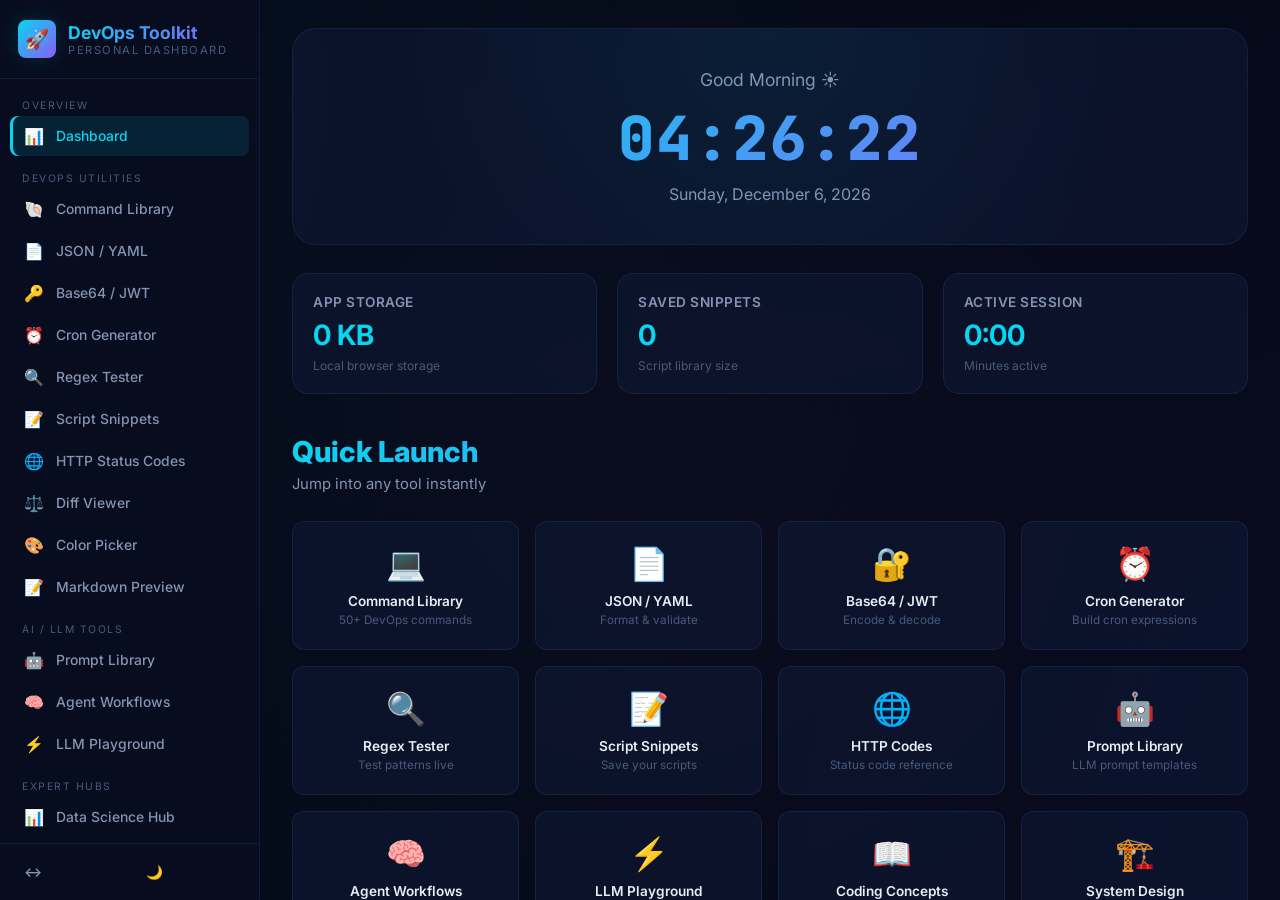
==== commit 1ac3c771: "feat: integrate Expert Hubs into main dashboard - index.html: Added 'Expert Hubs' category to sideba" ====
--- a/index.html
+++ b/index.html
@@ -1,4 +1,4 @@
-﻿<!DOCTYPE html>
+<!DOCTYPE html>
 <html lang="en">
 
 <head>
@@ -87,6 +87,19 @@
           <div class="nav-item" data-page="playground" role="button" aria-label="LLM Playground">
             <span class="nav-icon">⚡</span><span>LLM Playground</span>
           </div>
+        </div>
+        <div class="nav-category">
+          <div class="nav-category-label">Expert Hubs</div>
+          <a class="nav-item-link" href="datascience.html" style="text-decoration: none;">
+            <div class="nav-item">
+              <span class="nav-icon">📊</span><span>Data Science Hub</span>
+            </div>
+          </a>
+          <a class="nav-item-link" href="agentbuild.html" style="text-decoration: none;">
+            <div class="nav-item">
+              <span class="nav-icon">🤖</span><span>Agent Build Guide</span>
+            </div>
+          </a>
         </div>
 
         <div class="nav-category">
@@ -238,6 +251,20 @@
             <div class="card-label">Timestamp</div>
             <div class="card-desc">Convert timestamps</div>
           </div>
+          <a href="datascience.html" class="quick-card-link" style="text-decoration: none;">
+            <div class="quick-card">
+              <span class="card-icon">📊</span>
+              <div class="card-label">Data Science Hub</div>
+              <div class="card-desc">14-Section Curriculum</div>
+            </div>
+          </a>
+          <a href="agentbuild.html" class="quick-card-link" style="text-decoration: none;">
+            <div class="quick-card">
+              <span class="card-icon">🤖</span>
+              <div class="card-label">Agent Build Guide</div>
+              <div class="card-desc">10-Step Agent Loop</div>
+            </div>
+          </a>
         </div>
       </section>
 
